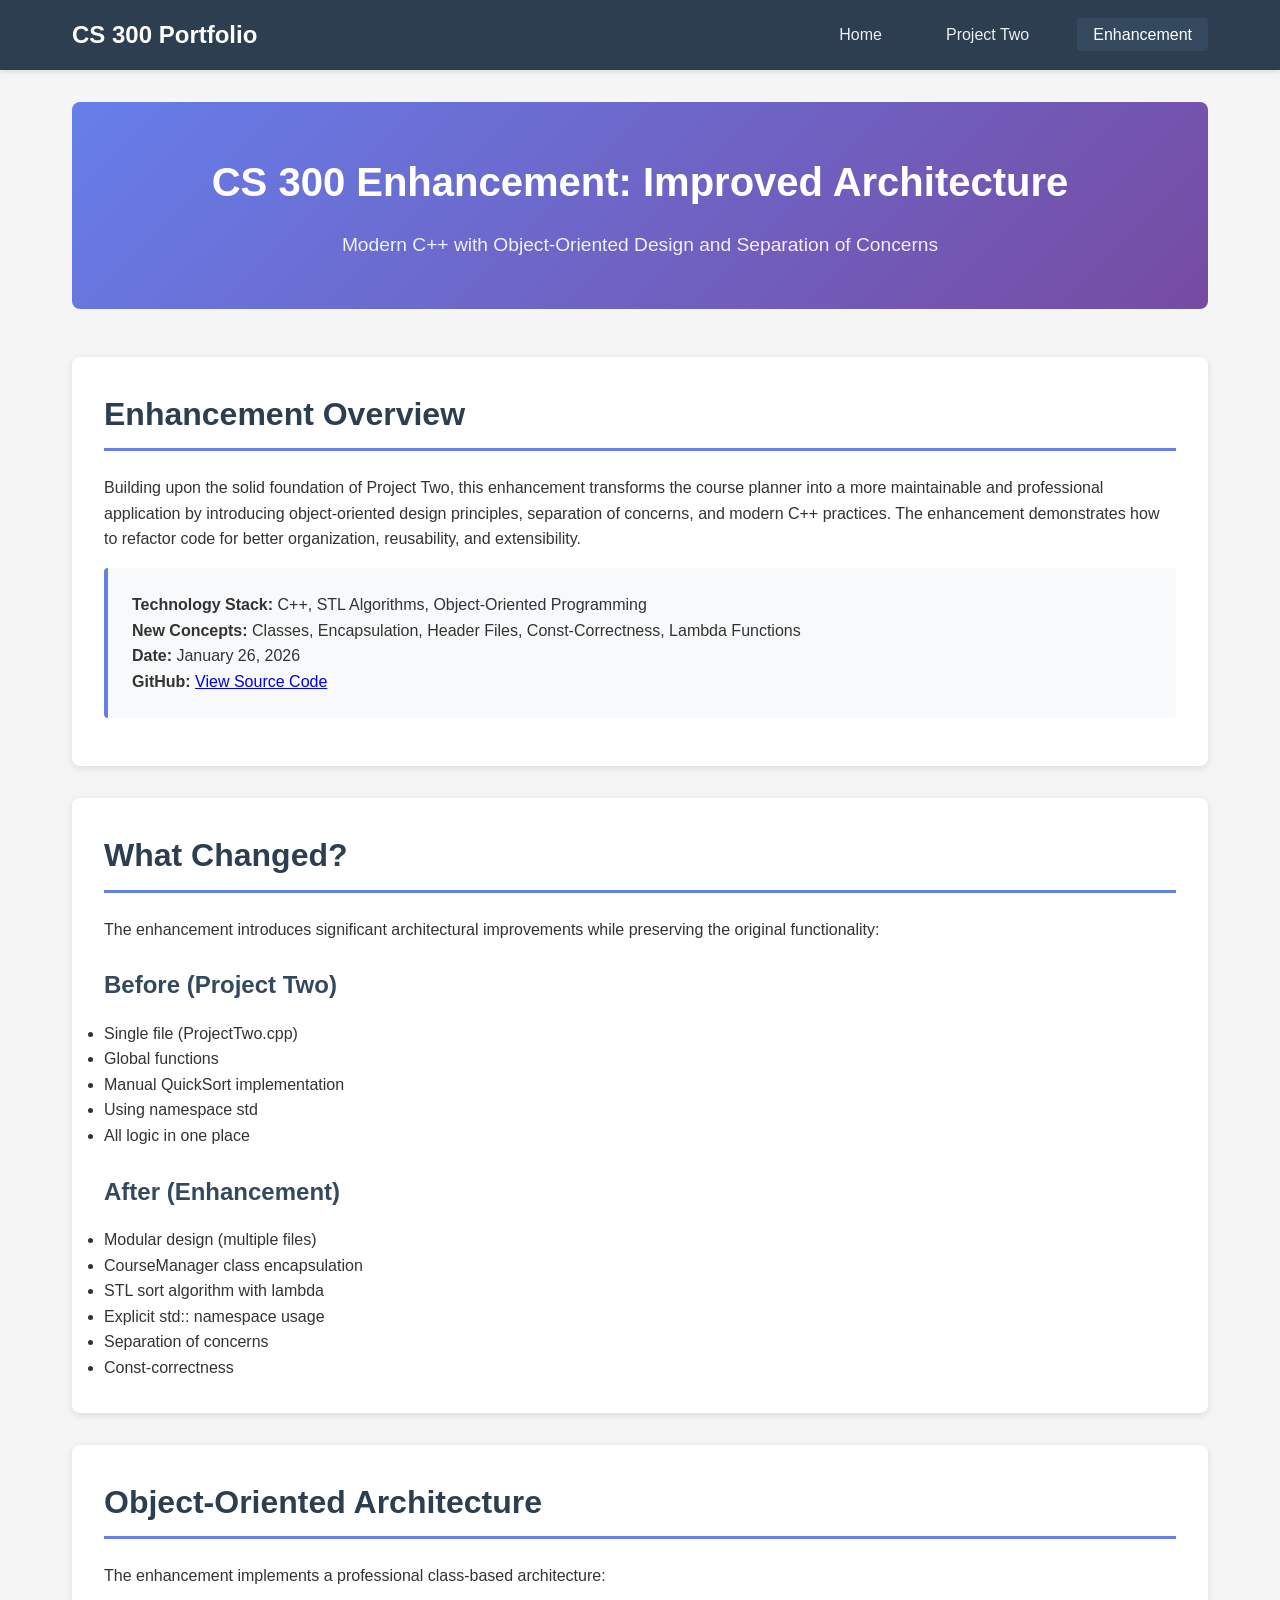
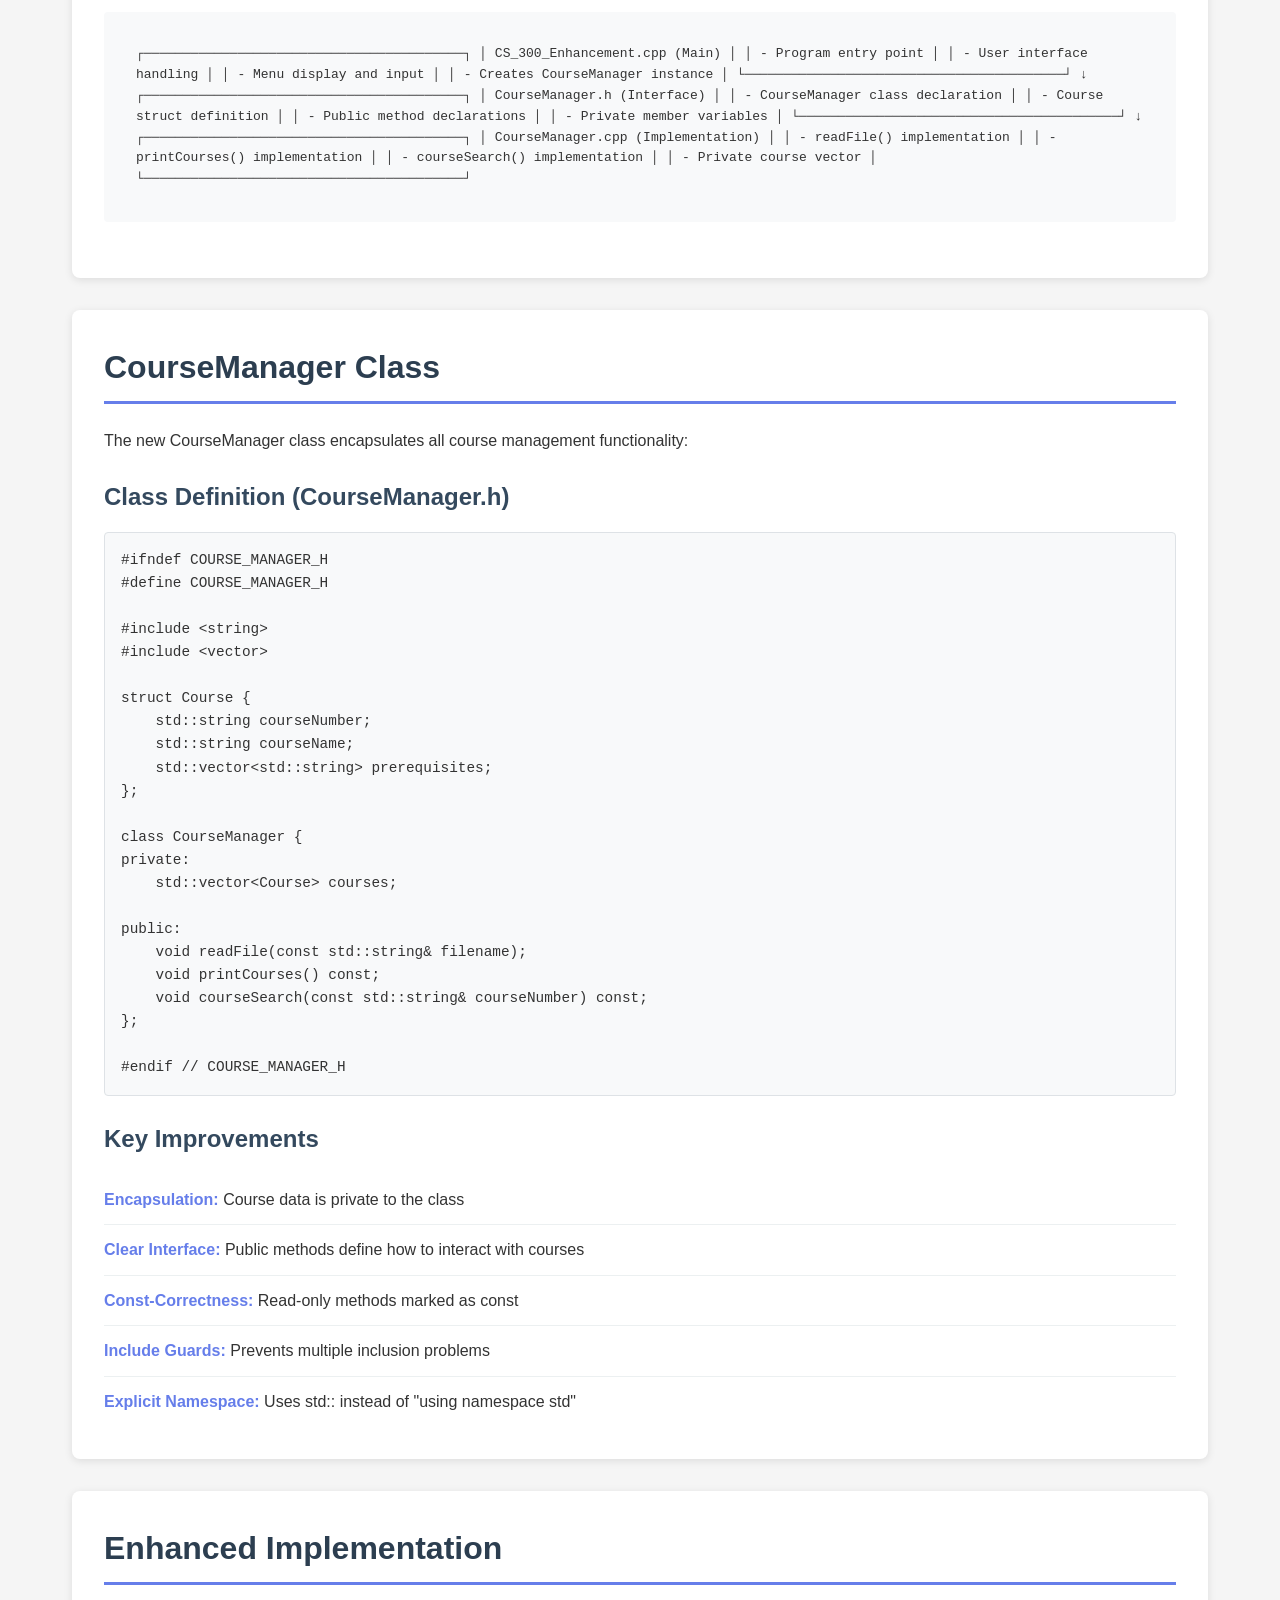
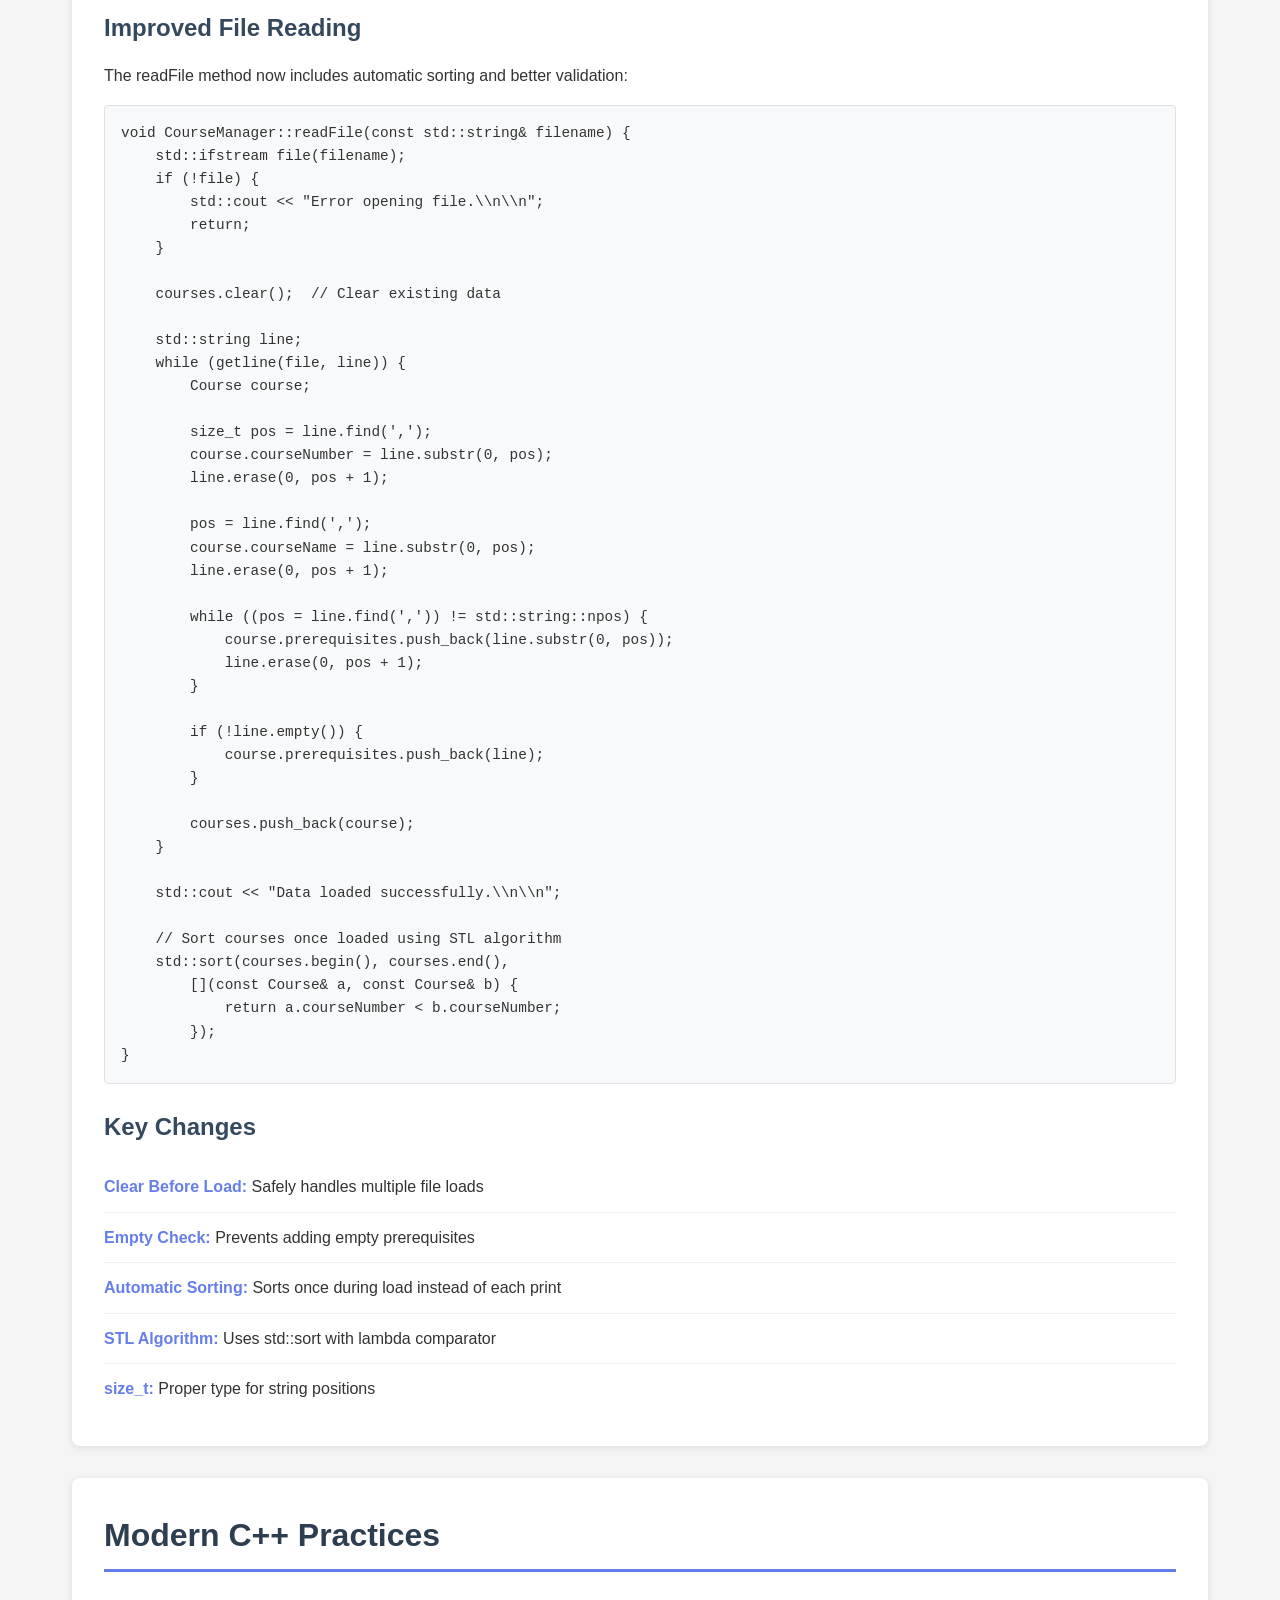
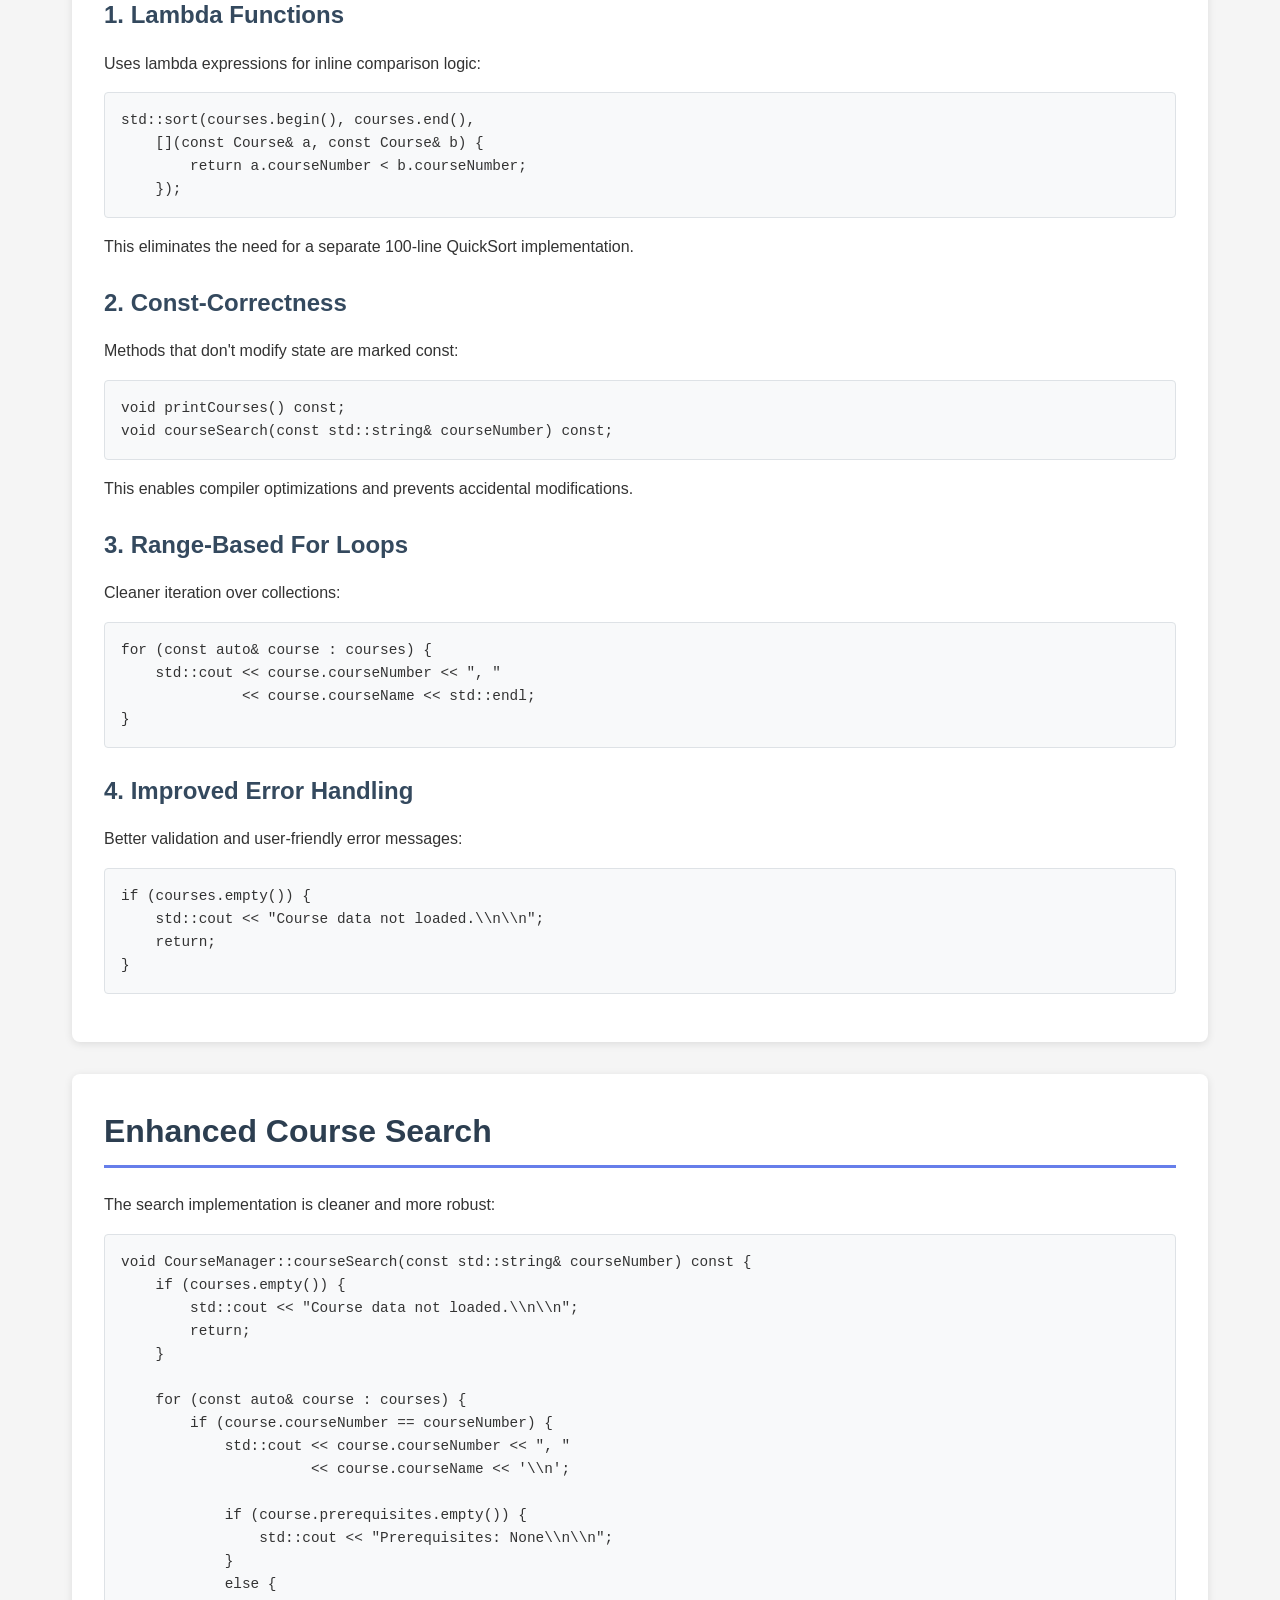
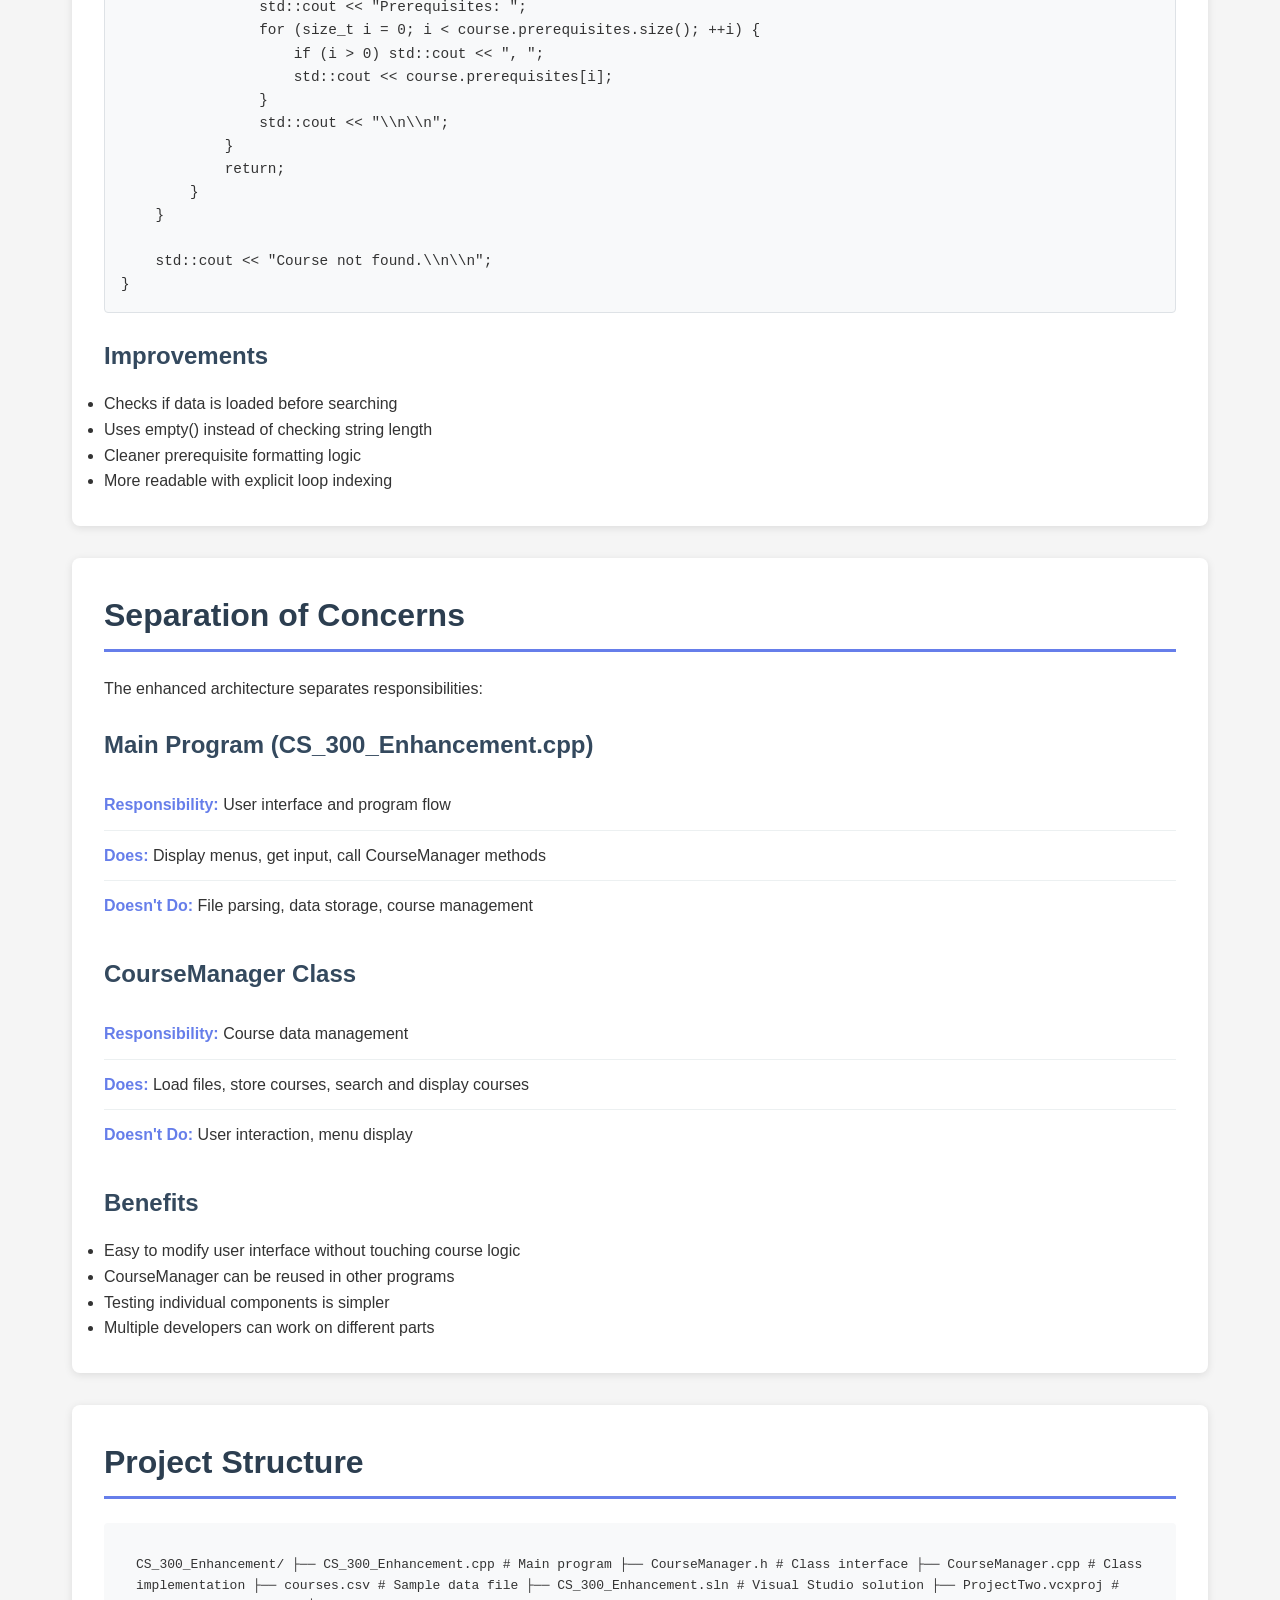
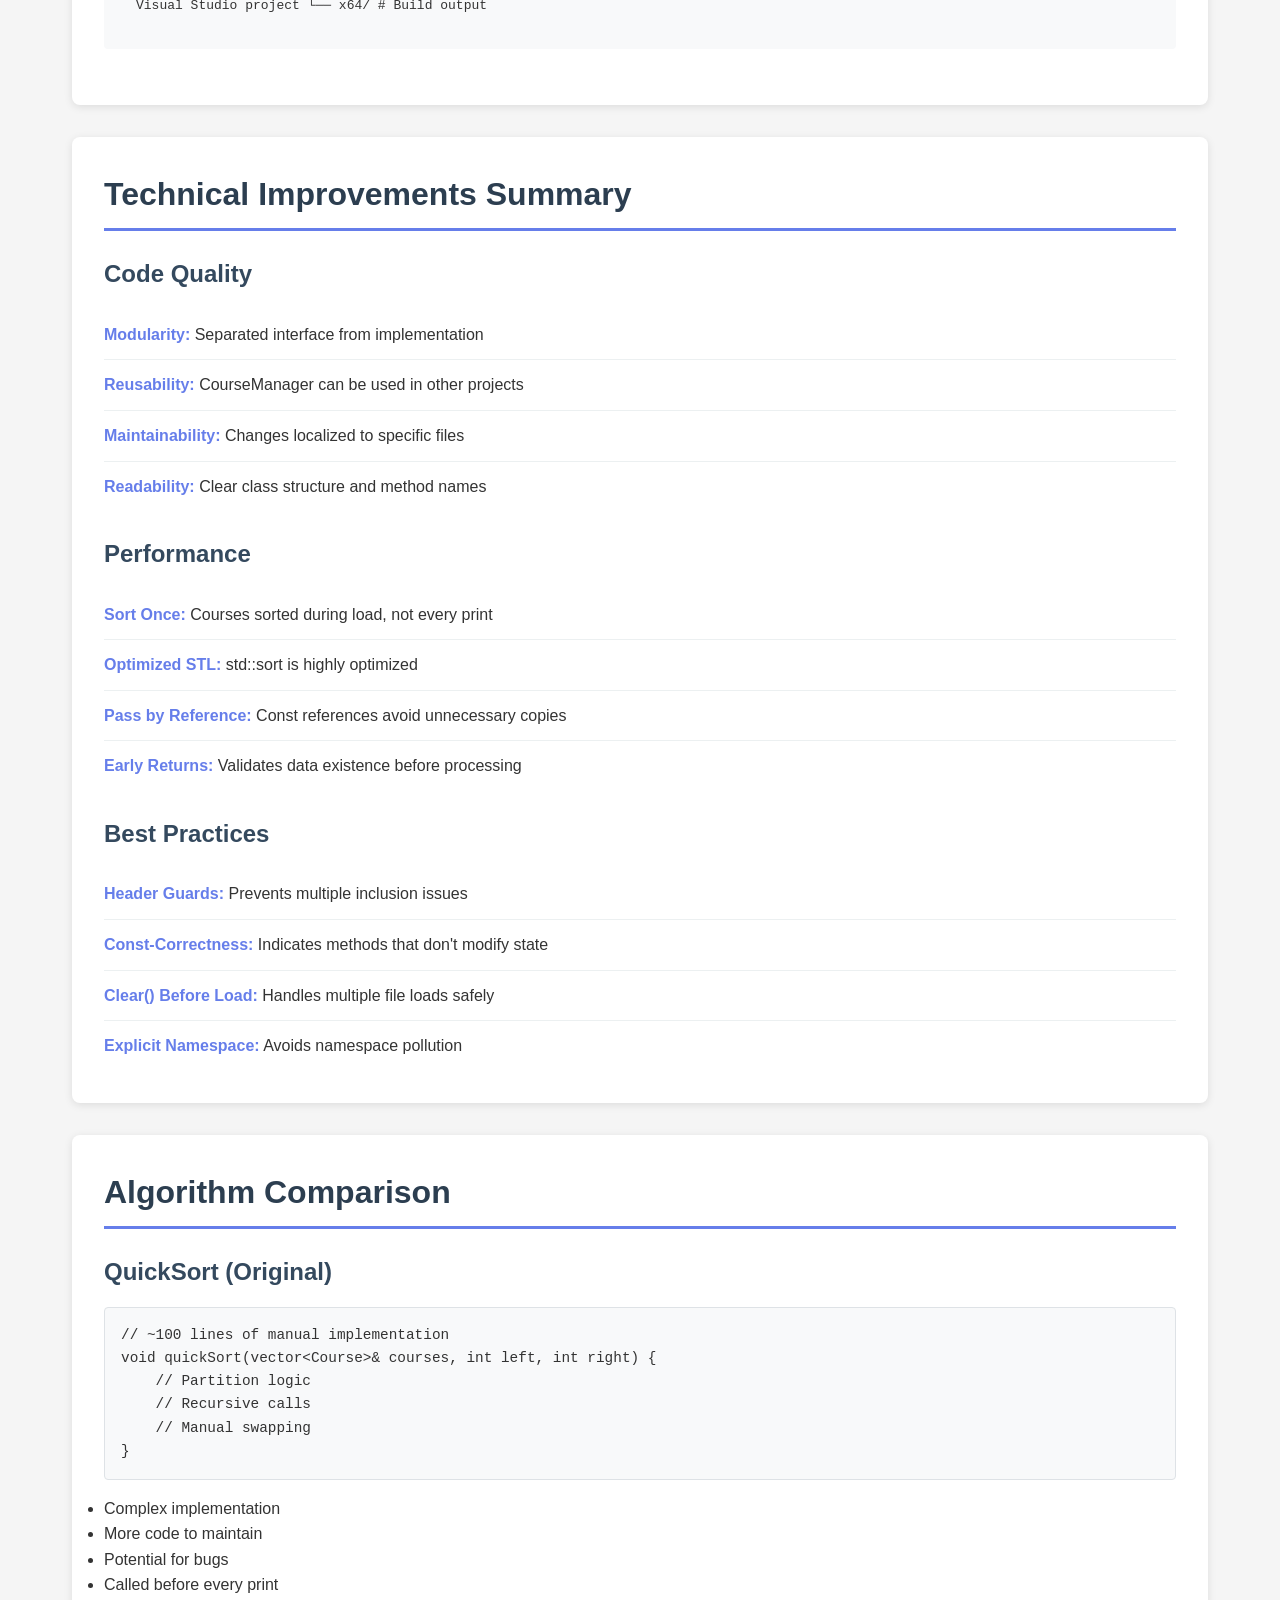
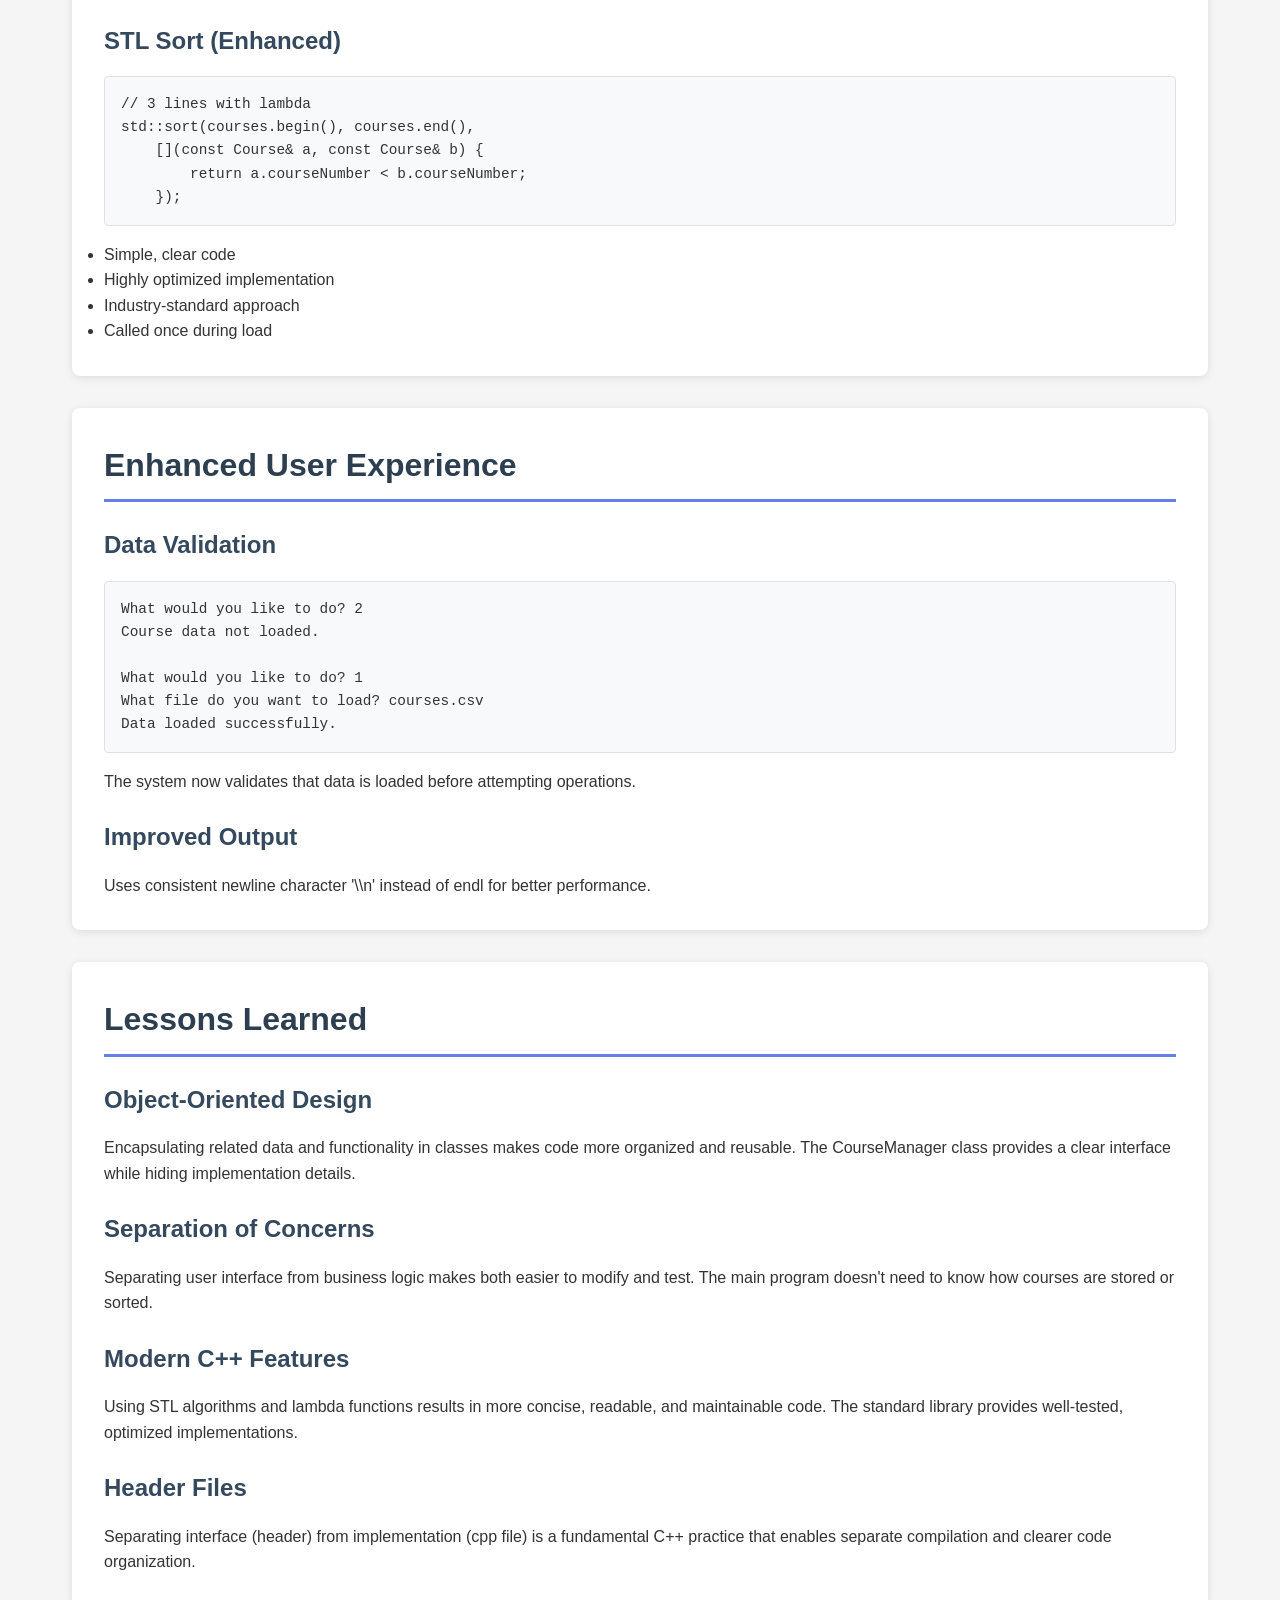
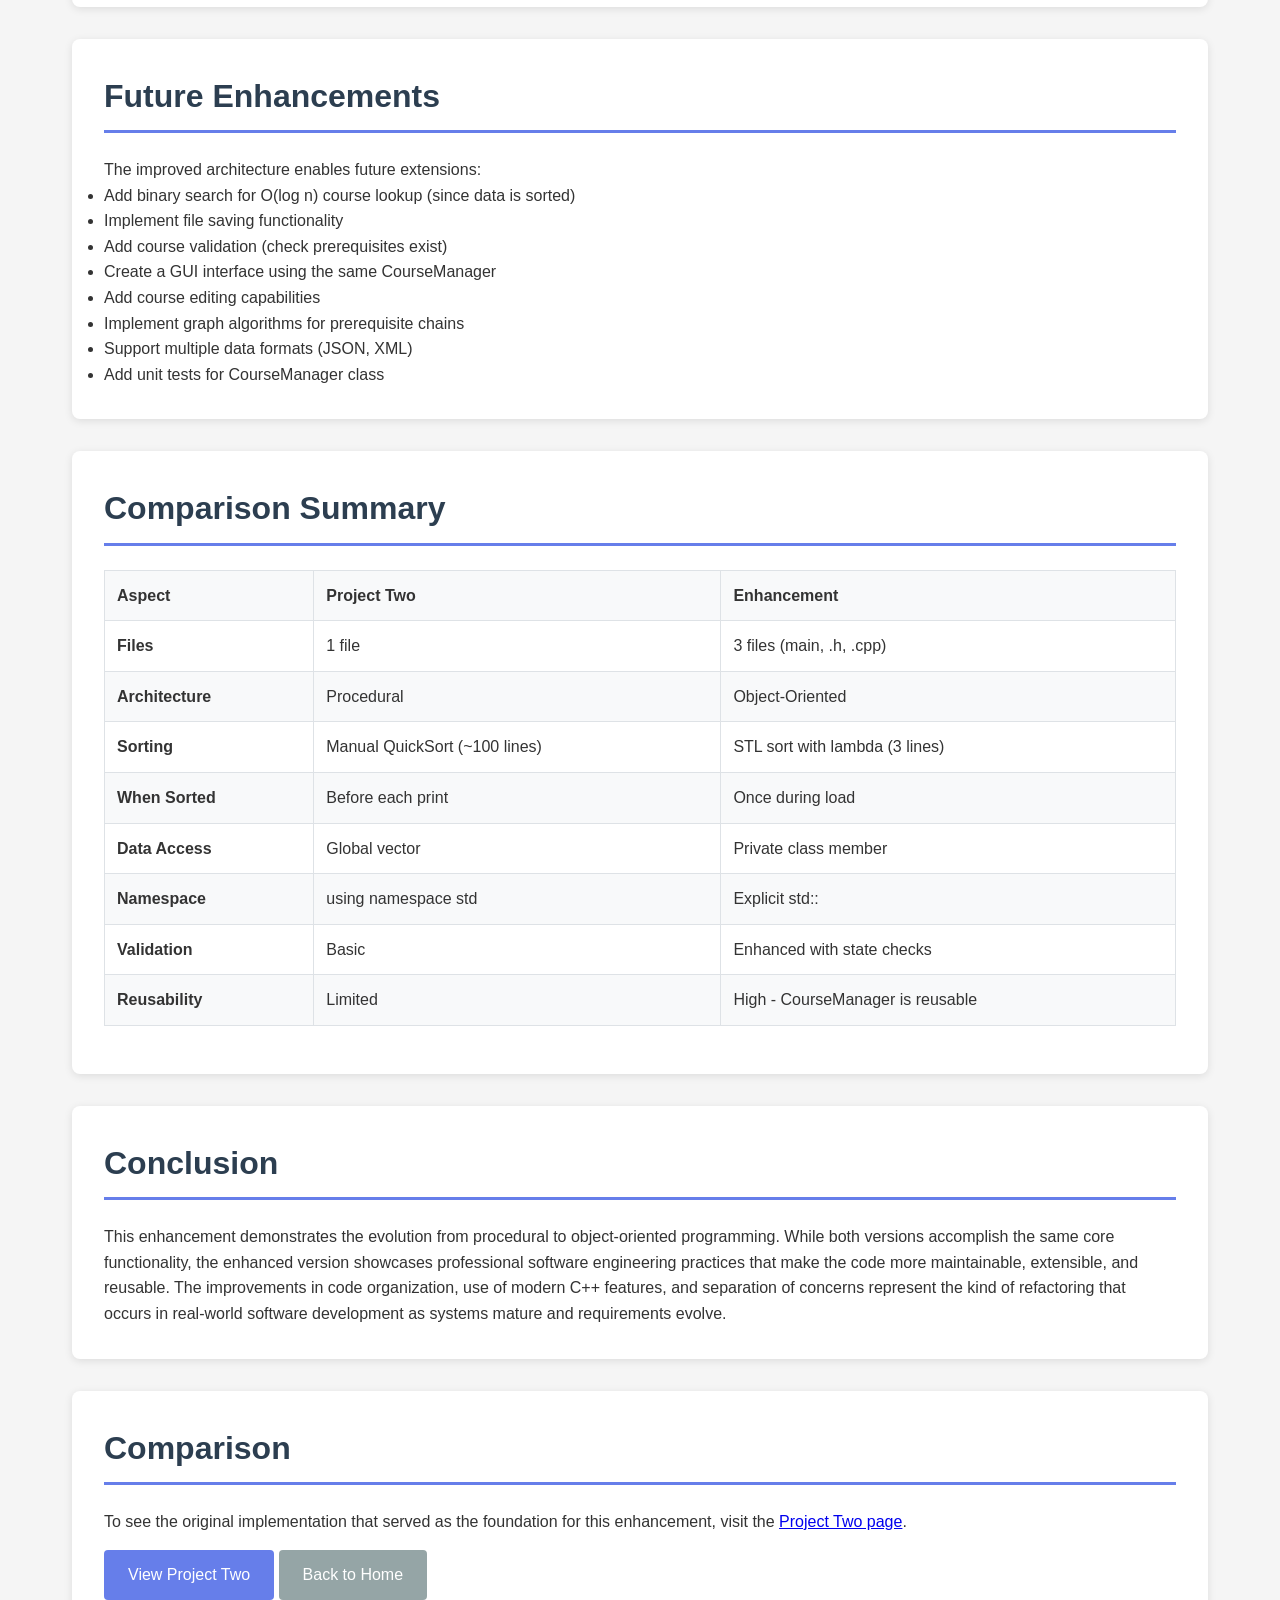
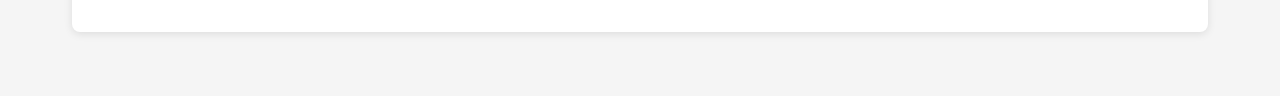
==== enhancement.html @ 59babec9 "Create GitHub Pages site comparing ProjectTwo.cpp and CS_300_Enhancement Co-authored-by: bzermeno <1" ====
<!DOCTYPE html>
<html lang="en">
<head>
    <meta charset="UTF-8">
    <meta name="viewport" content="width=device-width, initial-scale=1.0">
    <title>CS 300 Enhancement - Object-Oriented Design</title>
    <link rel="stylesheet" href="style.css">
</head>
<body>
    <nav class="navbar">
        <div class="nav-container">
            <h1 class="nav-title">CS 300 Portfolio</h1>
            <ul class="nav-menu">
                <li><a href="index.html">Home</a></li>
                <li><a href="project-two.html">Project Two</a></li>
                <li><a href="enhancement.html" class="active">Enhancement</a></li>
            </ul>
        </div>
    </nav>

    <main class="container">
        <header class="hero">
            <h1>CS 300 Enhancement: Improved Architecture</h1>
            <p class="subtitle">Modern C++ with Object-Oriented Design and Separation of Concerns</p>
        </header>

        <section>
            <h2>Enhancement Overview</h2>
            <p>Building upon the solid foundation of Project Two, this enhancement transforms the course planner into a more maintainable and professional application by introducing object-oriented design principles, separation of concerns, and modern C++ practices. The enhancement demonstrates how to refactor code for better organization, reusability, and extensibility.</p>
            
            <div class="details">
                <p><strong>Technology Stack:</strong> C++, STL Algorithms, Object-Oriented Programming</p>
                <p><strong>New Concepts:</strong> Classes, Encapsulation, Header Files, Const-Correctness, Lambda Functions</p>
                <p><strong>Date:</strong> January 26, 2026</p>
                <p><strong>GitHub:</strong> <a href="https://github.com/bzermeno/CS_300/tree/main/CS_300_Enhancement" target="_blank">View Source Code</a></p>
            </div>
        </section>

        <section>
            <h2>What Changed?</h2>
            <p>The enhancement introduces significant architectural improvements while preserving the original functionality:</p>

            <h3>Before (Project Two)</h3>
            <ul>
                <li>Single file (ProjectTwo.cpp)</li>
                <li>Global functions</li>
                <li>Manual QuickSort implementation</li>
                <li>Using namespace std</li>
                <li>All logic in one place</li>
            </ul>

            <h3>After (Enhancement)</h3>
            <ul>
                <li>Modular design (multiple files)</li>
                <li>CourseManager class encapsulation</li>
                <li>STL sort algorithm with lambda</li>
                <li>Explicit std:: namespace usage</li>
                <li>Separation of concerns</li>
                <li>Const-correctness</li>
            </ul>
        </section>

        <section>
            <h2>Object-Oriented Architecture</h2>
            <p>The enhancement implements a professional class-based architecture:</p>

            <div class="architecture-diagram">
┌─────────────────────────────────────────┐
│    CS_300_Enhancement.cpp (Main)        │
│  - Program entry point                  │
│  - User interface handling              │
│  - Menu display and input               │
│  - Creates CourseManager instance       │
└─────────────────────────────────────────┘
                    ↓
┌─────────────────────────────────────────┐
│    CourseManager.h (Interface)          │
│  - CourseManager class declaration      │
│  - Course struct definition             │
│  - Public method declarations           │
│  - Private member variables             │
└─────────────────────────────────────────┘
                    ↓
┌─────────────────────────────────────────┐
│    CourseManager.cpp (Implementation)   │
│  - readFile() implementation            │
│  - printCourses() implementation        │
│  - courseSearch() implementation        │
│  - Private course vector                │
└─────────────────────────────────────────┘
            </div>
        </section>

        <section>
            <h2>CourseManager Class</h2>
            <p>The new CourseManager class encapsulates all course management functionality:</p>

            <h3>Class Definition (CourseManager.h)</h3>
            <pre><code>#ifndef COURSE_MANAGER_H
#define COURSE_MANAGER_H

#include &lt;string&gt;
#include &lt;vector&gt;

struct Course {
    std::string courseNumber;
    std::string courseName;
    std::vector&lt;std::string&gt; prerequisites;
};

class CourseManager {
private:
    std::vector&lt;Course&gt; courses;

public:
    void readFile(const std::string& filename);
    void printCourses() const;
    void courseSearch(const std::string& courseNumber) const;
};

#endif // COURSE_MANAGER_H</code></pre>

            <h3>Key Improvements</h3>
            <ul class="feature-list">
                <li><strong>Encapsulation:</strong> Course data is private to the class</li>
                <li><strong>Clear Interface:</strong> Public methods define how to interact with courses</li>
                <li><strong>Const-Correctness:</strong> Read-only methods marked as const</li>
                <li><strong>Include Guards:</strong> Prevents multiple inclusion problems</li>
                <li><strong>Explicit Namespace:</strong> Uses std:: instead of "using namespace std"</li>
            </ul>
        </section>

        <section>
            <h2>Enhanced Implementation</h2>

            <h3>Improved File Reading</h3>
            <p>The readFile method now includes automatic sorting and better validation:</p>
            <pre><code>void CourseManager::readFile(const std::string& filename) {
    std::ifstream file(filename);
    if (!file) {
        std::cout &lt;&lt; "Error opening file.\\n\\n";
        return;
    }

    courses.clear();  // Clear existing data

    std::string line;
    while (getline(file, line)) {
        Course course;

        size_t pos = line.find(',');
        course.courseNumber = line.substr(0, pos);
        line.erase(0, pos + 1);

        pos = line.find(',');
        course.courseName = line.substr(0, pos);
        line.erase(0, pos + 1);

        while ((pos = line.find(',')) != std::string::npos) {
            course.prerequisites.push_back(line.substr(0, pos));
            line.erase(0, pos + 1);
        }

        if (!line.empty()) {
            course.prerequisites.push_back(line);
        }

        courses.push_back(course);
    }

    std::cout &lt;&lt; "Data loaded successfully.\\n\\n";

    // Sort courses once loaded using STL algorithm
    std::sort(courses.begin(), courses.end(),
        [](const Course& a, const Course& b) {
            return a.courseNumber &lt; b.courseNumber;
        });
}</code></pre>

            <h3>Key Changes</h3>
            <ul class="feature-list">
                <li><strong>Clear Before Load:</strong> Safely handles multiple file loads</li>
                <li><strong>Empty Check:</strong> Prevents adding empty prerequisites</li>
                <li><strong>Automatic Sorting:</strong> Sorts once during load instead of each print</li>
                <li><strong>STL Algorithm:</strong> Uses std::sort with lambda comparator</li>
                <li><strong>size_t:</strong> Proper type for string positions</li>
            </ul>
        </section>

        <section>
            <h2>Modern C++ Practices</h2>

            <h3>1. Lambda Functions</h3>
            <p>Uses lambda expressions for inline comparison logic:</p>
            <pre><code>std::sort(courses.begin(), courses.end(),
    [](const Course& a, const Course& b) {
        return a.courseNumber &lt; b.courseNumber;
    });</code></pre>
            <p>This eliminates the need for a separate 100-line QuickSort implementation.</p>

            <h3>2. Const-Correctness</h3>
            <p>Methods that don't modify state are marked const:</p>
            <pre><code>void printCourses() const;
void courseSearch(const std::string& courseNumber) const;</code></pre>
            <p>This enables compiler optimizations and prevents accidental modifications.</p>

            <h3>3. Range-Based For Loops</h3>
            <p>Cleaner iteration over collections:</p>
            <pre><code>for (const auto& course : courses) {
    std::cout &lt;&lt; course.courseNumber &lt;&lt; ", "
              &lt;&lt; course.courseName &lt;&lt; std::endl;
}</code></pre>

            <h3>4. Improved Error Handling</h3>
            <p>Better validation and user-friendly error messages:</p>
            <pre><code>if (courses.empty()) {
    std::cout &lt;&lt; "Course data not loaded.\\n\\n";
    return;
}</code></pre>
        </section>

        <section>
            <h2>Enhanced Course Search</h2>
            <p>The search implementation is cleaner and more robust:</p>
            <pre><code>void CourseManager::courseSearch(const std::string& courseNumber) const {
    if (courses.empty()) {
        std::cout &lt;&lt; "Course data not loaded.\\n\\n";
        return;
    }

    for (const auto& course : courses) {
        if (course.courseNumber == courseNumber) {
            std::cout &lt;&lt; course.courseNumber &lt;&lt; ", "
                      &lt;&lt; course.courseName &lt;&lt; '\\n';

            if (course.prerequisites.empty()) {
                std::cout &lt;&lt; "Prerequisites: None\\n\\n";
            }
            else {
                std::cout &lt;&lt; "Prerequisites: ";
                for (size_t i = 0; i &lt; course.prerequisites.size(); ++i) {
                    if (i &gt; 0) std::cout &lt;&lt; ", ";
                    std::cout &lt;&lt; course.prerequisites[i];
                }
                std::cout &lt;&lt; "\\n\\n";
            }
            return;
        }
    }

    std::cout &lt;&lt; "Course not found.\\n\\n";
}</code></pre>

            <h3>Improvements</h3>
            <ul>
                <li>Checks if data is loaded before searching</li>
                <li>Uses empty() instead of checking string length</li>
                <li>Cleaner prerequisite formatting logic</li>
                <li>More readable with explicit loop indexing</li>
            </ul>
        </section>

        <section>
            <h2>Separation of Concerns</h2>
            <p>The enhanced architecture separates responsibilities:</p>

            <h3>Main Program (CS_300_Enhancement.cpp)</h3>
            <ul class="feature-list">
                <li><strong>Responsibility:</strong> User interface and program flow</li>
                <li><strong>Does:</strong> Display menus, get input, call CourseManager methods</li>
                <li><strong>Doesn't Do:</strong> File parsing, data storage, course management</li>
            </ul>

            <h3>CourseManager Class</h3>
            <ul class="feature-list">
                <li><strong>Responsibility:</strong> Course data management</li>
                <li><strong>Does:</strong> Load files, store courses, search and display courses</li>
                <li><strong>Doesn't Do:</strong> User interaction, menu display</li>
            </ul>

            <h3>Benefits</h3>
            <ul>
                <li>Easy to modify user interface without touching course logic</li>
                <li>CourseManager can be reused in other programs</li>
                <li>Testing individual components is simpler</li>
                <li>Multiple developers can work on different parts</li>
            </ul>
        </section>

        <section>
            <h2>Project Structure</h2>
            <div class="architecture-diagram">
CS_300_Enhancement/
├── CS_300_Enhancement.cpp    # Main program
├── CourseManager.h           # Class interface
├── CourseManager.cpp         # Class implementation
├── courses.csv              # Sample data file
├── CS_300_Enhancement.sln   # Visual Studio solution
├── ProjectTwo.vcxproj       # Visual Studio project
└── x64/                     # Build output
            </div>
        </section>

        <section>
            <h2>Technical Improvements Summary</h2>

            <h3>Code Quality</h3>
            <ul class="feature-list">
                <li><strong>Modularity:</strong> Separated interface from implementation</li>
                <li><strong>Reusability:</strong> CourseManager can be used in other projects</li>
                <li><strong>Maintainability:</strong> Changes localized to specific files</li>
                <li><strong>Readability:</strong> Clear class structure and method names</li>
            </ul>

            <h3>Performance</h3>
            <ul class="feature-list">
                <li><strong>Sort Once:</strong> Courses sorted during load, not every print</li>
                <li><strong>Optimized STL:</strong> std::sort is highly optimized</li>
                <li><strong>Pass by Reference:</strong> Const references avoid unnecessary copies</li>
                <li><strong>Early Returns:</strong> Validates data existence before processing</li>
            </ul>

            <h3>Best Practices</h3>
            <ul class="feature-list">
                <li><strong>Header Guards:</strong> Prevents multiple inclusion issues</li>
                <li><strong>Const-Correctness:</strong> Indicates methods that don't modify state</li>
                <li><strong>Clear() Before Load:</strong> Handles multiple file loads safely</li>
                <li><strong>Explicit Namespace:</strong> Avoids namespace pollution</li>
            </ul>
        </section>

        <section>
            <h2>Algorithm Comparison</h2>

            <h3>QuickSort (Original)</h3>
            <pre><code>// ~100 lines of manual implementation
void quickSort(vector&lt;Course&gt;& courses, int left, int right) {
    // Partition logic
    // Recursive calls
    // Manual swapping
}</code></pre>
            <ul>
                <li>Complex implementation</li>
                <li>More code to maintain</li>
                <li>Potential for bugs</li>
                <li>Called before every print</li>
            </ul>

            <h3>STL Sort (Enhanced)</h3>
            <pre><code>// 3 lines with lambda
std::sort(courses.begin(), courses.end(),
    [](const Course& a, const Course& b) {
        return a.courseNumber &lt; b.courseNumber;
    });</code></pre>
            <ul>
                <li>Simple, clear code</li>
                <li>Highly optimized implementation</li>
                <li>Industry-standard approach</li>
                <li>Called once during load</li>
            </ul>
        </section>

        <section>
            <h2>Enhanced User Experience</h2>
            
            <h3>Data Validation</h3>
            <pre><code>What would you like to do? 2
Course data not loaded.

What would you like to do? 1
What file do you want to load? courses.csv
Data loaded successfully.</code></pre>
            <p>The system now validates that data is loaded before attempting operations.</p>

            <h3>Improved Output</h3>
            <p>Uses consistent newline character '\\n' instead of endl for better performance.</p>
        </section>

        <section>
            <h2>Lessons Learned</h2>

            <h3>Object-Oriented Design</h3>
            <p>Encapsulating related data and functionality in classes makes code more organized and reusable. The CourseManager class provides a clear interface while hiding implementation details.</p>

            <h3>Separation of Concerns</h3>
            <p>Separating user interface from business logic makes both easier to modify and test. The main program doesn't need to know how courses are stored or sorted.</p>

            <h3>Modern C++ Features</h3>
            <p>Using STL algorithms and lambda functions results in more concise, readable, and maintainable code. The standard library provides well-tested, optimized implementations.</p>

            <h3>Header Files</h3>
            <p>Separating interface (header) from implementation (cpp file) is a fundamental C++ practice that enables separate compilation and clearer code organization.</p>
        </section>

        <section>
            <h2>Future Enhancements</h2>
            <p>The improved architecture enables future extensions:</p>
            <ul>
                <li>Add binary search for O(log n) course lookup (since data is sorted)</li>
                <li>Implement file saving functionality</li>
                <li>Add course validation (check prerequisites exist)</li>
                <li>Create a GUI interface using the same CourseManager</li>
                <li>Add course editing capabilities</li>
                <li>Implement graph algorithms for prerequisite chains</li>
                <li>Support multiple data formats (JSON, XML)</li>
                <li>Add unit tests for CourseManager class</li>
            </ul>
        </section>

        <section>
            <h2>Comparison Summary</h2>
            
            <table style="width: 100%; border-collapse: collapse; margin: 1rem 0;">
                <tr style="background-color: #f8f9fa;">
                    <th style="padding: 0.75rem; border: 1px solid #dee2e6; text-align: left;">Aspect</th>
                    <th style="padding: 0.75rem; border: 1px solid #dee2e6; text-align: left;">Project Two</th>
                    <th style="padding: 0.75rem; border: 1px solid #dee2e6; text-align: left;">Enhancement</th>
                </tr>
                <tr>
                    <td style="padding: 0.75rem; border: 1px solid #dee2e6;"><strong>Files</strong></td>
                    <td style="padding: 0.75rem; border: 1px solid #dee2e6;">1 file</td>
                    <td style="padding: 0.75rem; border: 1px solid #dee2e6;">3 files (main, .h, .cpp)</td>
                </tr>
                <tr style="background-color: #f8f9fa;">
                    <td style="padding: 0.75rem; border: 1px solid #dee2e6;"><strong>Architecture</strong></td>
                    <td style="padding: 0.75rem; border: 1px solid #dee2e6;">Procedural</td>
                    <td style="padding: 0.75rem; border: 1px solid #dee2e6;">Object-Oriented</td>
                </tr>
                <tr>
                    <td style="padding: 0.75rem; border: 1px solid #dee2e6;"><strong>Sorting</strong></td>
                    <td style="padding: 0.75rem; border: 1px solid #dee2e6;">Manual QuickSort (~100 lines)</td>
                    <td style="padding: 0.75rem; border: 1px solid #dee2e6;">STL sort with lambda (3 lines)</td>
                </tr>
                <tr style="background-color: #f8f9fa;">
                    <td style="padding: 0.75rem; border: 1px solid #dee2e6;"><strong>When Sorted</strong></td>
                    <td style="padding: 0.75rem; border: 1px solid #dee2e6;">Before each print</td>
                    <td style="padding: 0.75rem; border: 1px solid #dee2e6;">Once during load</td>
                </tr>
                <tr>
                    <td style="padding: 0.75rem; border: 1px solid #dee2e6;"><strong>Data Access</strong></td>
                    <td style="padding: 0.75rem; border: 1px solid #dee2e6;">Global vector</td>
                    <td style="padding: 0.75rem; border: 1px solid #dee2e6;">Private class member</td>
                </tr>
                <tr style="background-color: #f8f9fa;">
                    <td style="padding: 0.75rem; border: 1px solid #dee2e6;"><strong>Namespace</strong></td>
                    <td style="padding: 0.75rem; border: 1px solid #dee2e6;">using namespace std</td>
                    <td style="padding: 0.75rem; border: 1px solid #dee2e6;">Explicit std::</td>
                </tr>
                <tr>
                    <td style="padding: 0.75rem; border: 1px solid #dee2e6;"><strong>Validation</strong></td>
                    <td style="padding: 0.75rem; border: 1px solid #dee2e6;">Basic</td>
                    <td style="padding: 0.75rem; border: 1px solid #dee2e6;">Enhanced with state checks</td>
                </tr>
                <tr style="background-color: #f8f9fa;">
                    <td style="padding: 0.75rem; border: 1px solid #dee2e6;"><strong>Reusability</strong></td>
                    <td style="padding: 0.75rem; border: 1px solid #dee2e6;">Limited</td>
                    <td style="padding: 0.75rem; border: 1px solid #dee2e6;">High - CourseManager is reusable</td>
                </tr>
            </table>
        </section>

        <section>
            <h2>Conclusion</h2>
            <p>This enhancement demonstrates the evolution from procedural to object-oriented programming. While both versions accomplish the same core functionality, the enhanced version showcases professional software engineering practices that make the code more maintainable, extensible, and reusable. The improvements in code organization, use of modern C++ features, and separation of concerns represent the kind of refactoring that occurs in real-world software development as systems mature and requirements evolve.</p>
        </section>

        <section>
            <h2>Comparison</h2>
            <p>To see the original implementation that served as the foundation for this enhancement, visit the <a href="project-two.html">Project Two page</a>.</p>
            <a href="project-two.html" class="btn">View Project Two</a>
            <a href="index.html" class="btn btn-secondary">Back to Home</a>
        </section>
    </main>

</body>
</html>
---- style.css ----
/* Reset and Base Styles */
* {
    margin: 0;
    padding: 0;
    box-sizing: border-box;
}

body {
    font-family: -apple-system, BlinkMacSystemFont, 'Segoe UI', Roboto, 'Helvetica Neue', Arial, sans-serif;
    line-height: 1.6;
    color: #333;
    background-color: #f5f5f5;
}

/* Navigation */
.navbar {
    background-color: #2c3e50;
    padding: 1rem 0;
    box-shadow: 0 2px 4px rgba(0,0,0,0.1);
    position: sticky;
    top: 0;
    z-index: 100;
}

.nav-container {
    max-width: 1200px;
    margin: 0 auto;
    padding: 0 2rem;
    display: flex;
    justify-content: space-between;
    align-items: center;
}

.nav-title {
    color: #fff;
    font-size: 1.5rem;
    font-weight: 600;
}

.nav-menu {
    list-style: none;
    display: flex;
    gap: 2rem;
}

.nav-menu a {
    color: #ecf0f1;
    text-decoration: none;
    font-weight: 500;
    transition: color 0.3s ease;
    padding: 0.5rem 1rem;
    border-radius: 4px;
}

.nav-menu a:hover,
.nav-menu a.active {
    color: #fff;
    background-color: #34495e;
}

/* Container */
.container {
    max-width: 1200px;
    margin: 0 auto;
    padding: 2rem;
}

/* Hero Section */
.hero {
    text-align: center;
    padding: 3rem 0;
    background: linear-gradient(135deg, #667eea 0%, #764ba2 100%);
    color: white;
    border-radius: 8px;
    margin-bottom: 3rem;
}

.hero h1 {
    font-size: 2.5rem;
    margin-bottom: 1rem;
}

.subtitle {
    font-size: 1.2rem;
    opacity: 0.9;
}

/* Sections */
section {
    background-color: white;
    padding: 2rem;
    margin-bottom: 2rem;
    border-radius: 8px;
    box-shadow: 0 2px 8px rgba(0,0,0,0.1);
}

section h2 {
    color: #2c3e50;
    margin-bottom: 1.5rem;
    font-size: 2rem;
    border-bottom: 3px solid #667eea;
    padding-bottom: 0.5rem;
}

section h3 {
    color: #34495e;
    margin-bottom: 1rem;
    margin-top: 1.5rem;
    font-size: 1.5rem;
}

/* Project Cards Grid */
.projects-grid {
    display: grid;
    grid-template-columns: repeat(auto-fit, minmax(300px, 1fr));
    gap: 2rem;
    padding: 2rem;
}

.project-card {
    background-color: white;
    padding: 2rem;
    border-radius: 8px;
    box-shadow: 0 4px 12px rgba(0,0,0,0.1);
    transition: transform 0.3s ease, box-shadow 0.3s ease;
}

.project-card:hover {
    transform: translateY(-5px);
    box-shadow: 0 6px 20px rgba(0,0,0,0.15);
}

.project-card h3 {
    color: #667eea;
    margin-top: 0;
}

.project-card ul {
    margin: 1rem 0 1.5rem 1.5rem;
}

.project-card li {
    margin-bottom: 0.5rem;
}

/* Buttons */
.btn {
    display: inline-block;
    padding: 0.75rem 1.5rem;
    background-color: #667eea;
    color: white;
    text-decoration: none;
    border-radius: 4px;
    transition: background-color 0.3s ease;
    font-weight: 500;
    margin-top: 1rem;
}

.btn:hover {
    background-color: #5568d3;
}

.btn-secondary {
    background-color: #95a5a6;
}

.btn-secondary:hover {
    background-color: #7f8c8d;
}

/* Code Blocks */
pre {
    background-color: #f8f9fa;
    border: 1px solid #dee2e6;
    border-radius: 4px;
    padding: 1rem;
    overflow-x: auto;
    margin: 1rem 0;
}

code {
    font-family: 'Courier New', Courier, monospace;
    font-size: 0.9rem;
    color: #e83e8c;
}

pre code {
    color: #333;
}

/* Feature Lists */
.feature-list {
    list-style: none;
    padding: 0;
}

.feature-list li {
    padding: 0.75rem 0;
    border-bottom: 1px solid #ecf0f1;
}

.feature-list li:last-child {
    border-bottom: none;
}

.feature-list strong {
    color: #667eea;
}

/* Reflection Section */
.reflection-section {
    margin-bottom: 2rem;
}

.reflection-section:last-child {
    margin-bottom: 0;
}

.reflection-section p {
    margin-bottom: 1rem;
    text-align: justify;
}

/* Details Section */
.details {
    background-color: #f8f9fa;
    padding: 1.5rem;
    border-left: 4px solid #667eea;
    margin: 1rem 0;
    border-radius: 4px;
}

/* Architecture Diagram */
.architecture-diagram {
    background-color: #f8f9fa;
    padding: 2rem;
    border-radius: 4px;
    margin: 1.5rem 0;
    font-family: monospace;
    overflow-x: auto;
}

/* Intro Section */
.intro {
    background-color: white;
}

.intro h2 {
    color: #2c3e50;
}

.intro p {
    font-size: 1.1rem;
    line-height: 1.8;
}

/* Footer */
footer {
    text-align: center;
    padding: 2rem;
    background-color: #2c3e50;
    color: #ecf0f1;
    margin-top: 3rem;
}

/* Responsive Design */
@media (max-width: 768px) {
    .nav-container {
        flex-direction: column;
        gap: 1rem;
    }
    
    .nav-menu {
        flex-direction: column;
        gap: 0.5rem;
        text-align: center;
    }
    
    .hero h1 {
        font-size: 2rem;
    }
    
    .projects-grid {
        grid-template-columns: 1fr;
    }
    
    .container {
        padding: 1rem;
    }
}
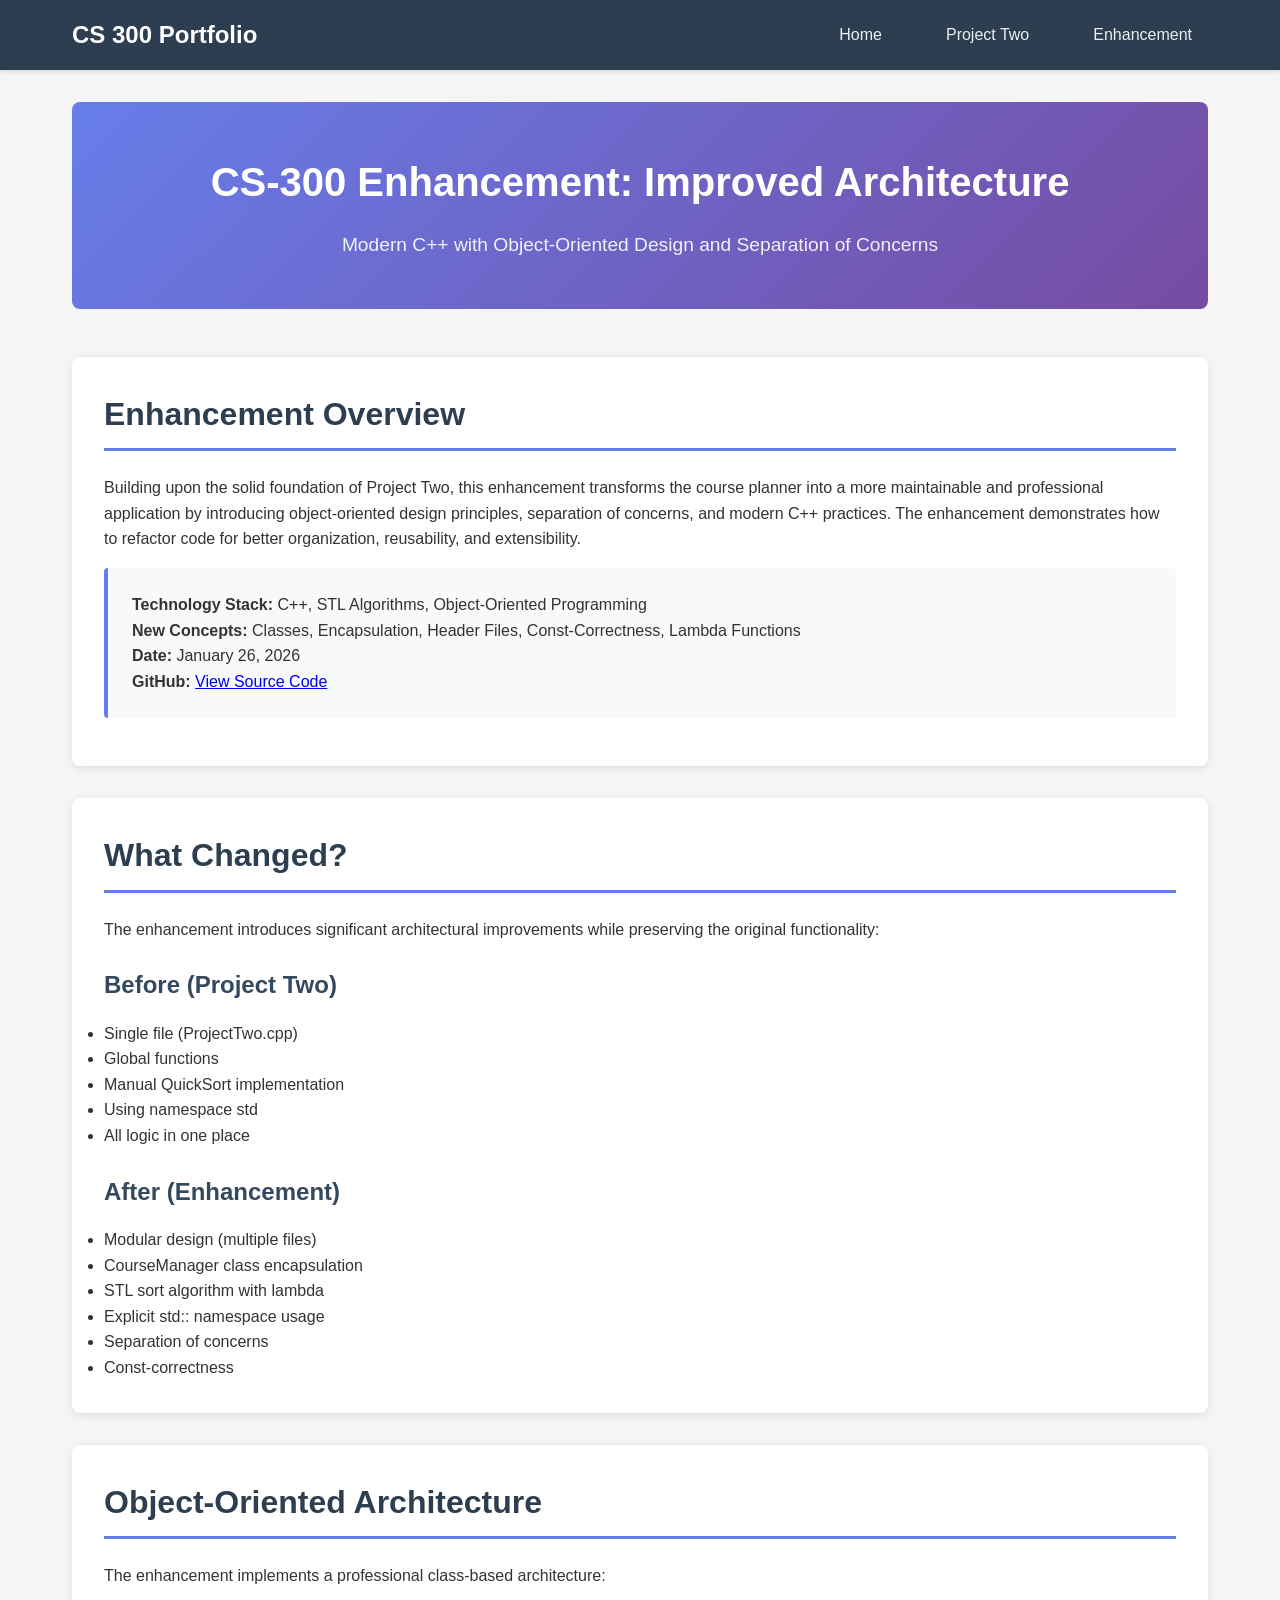
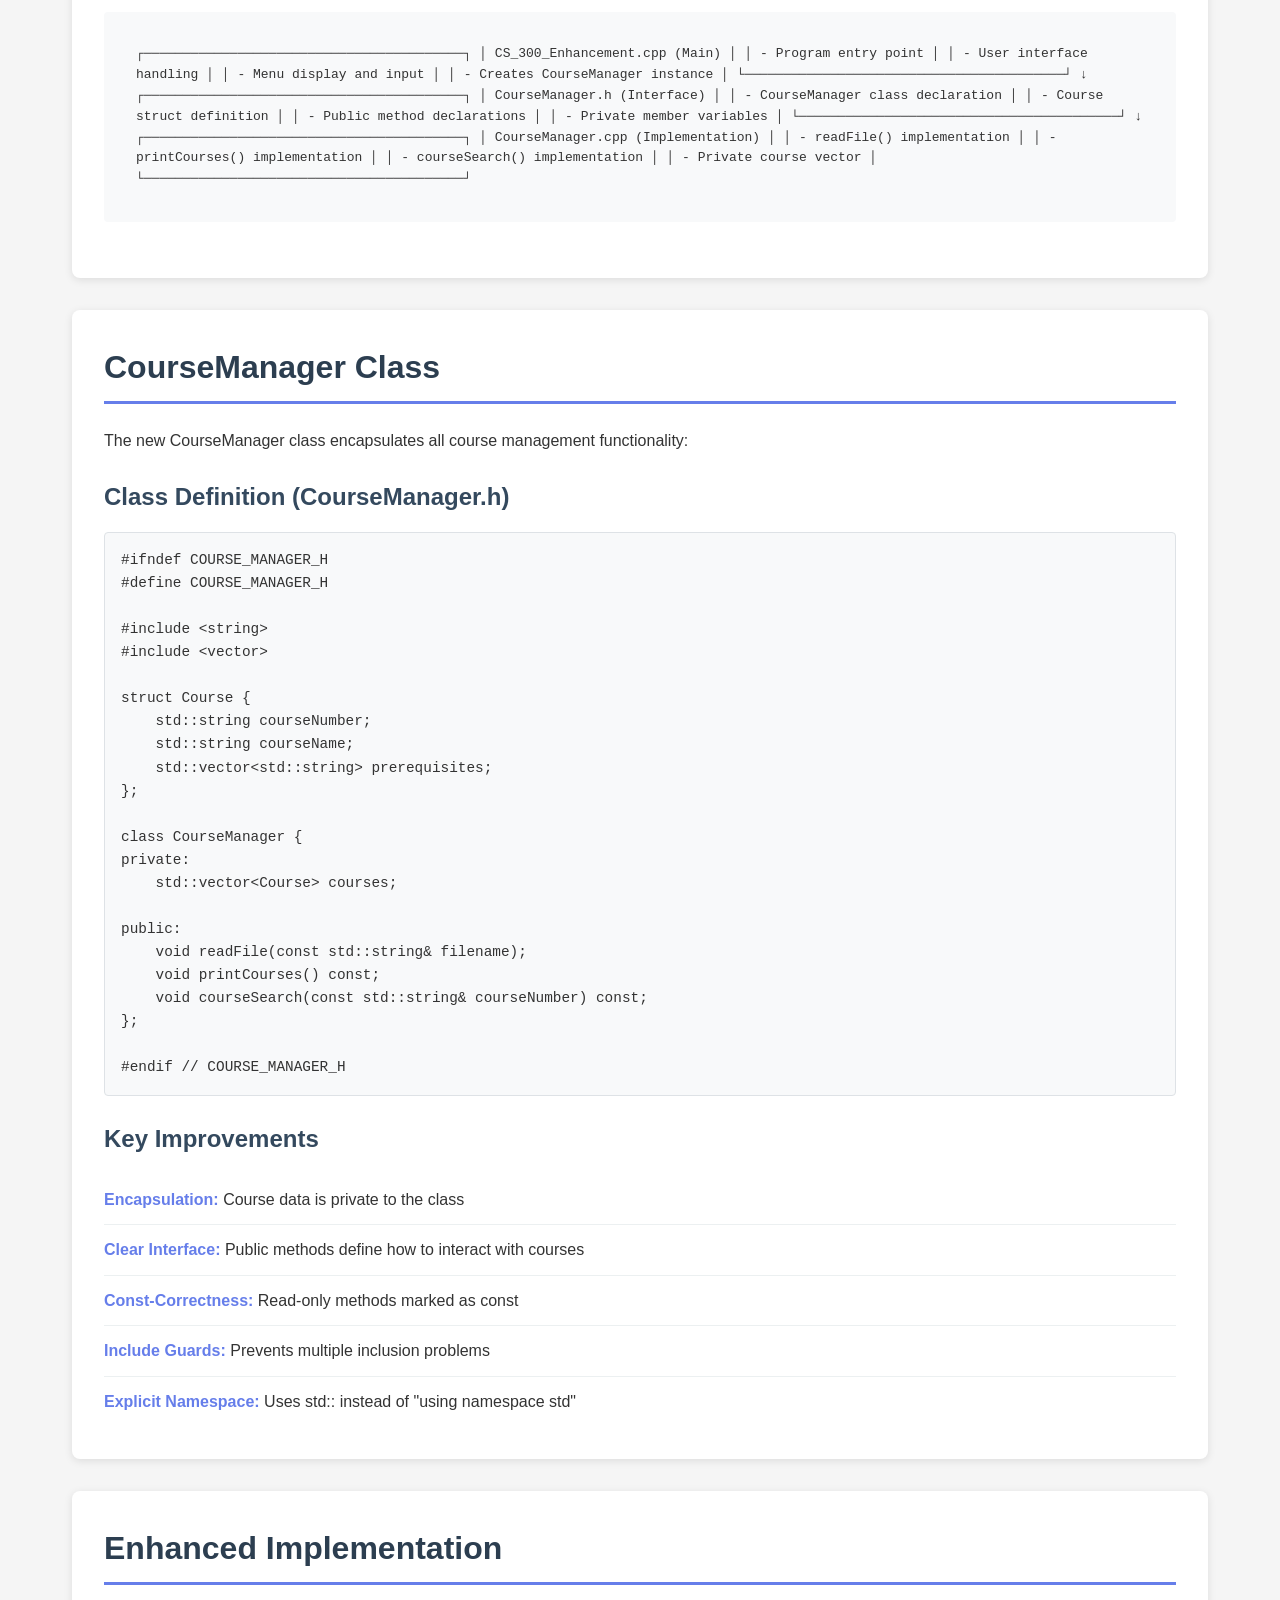
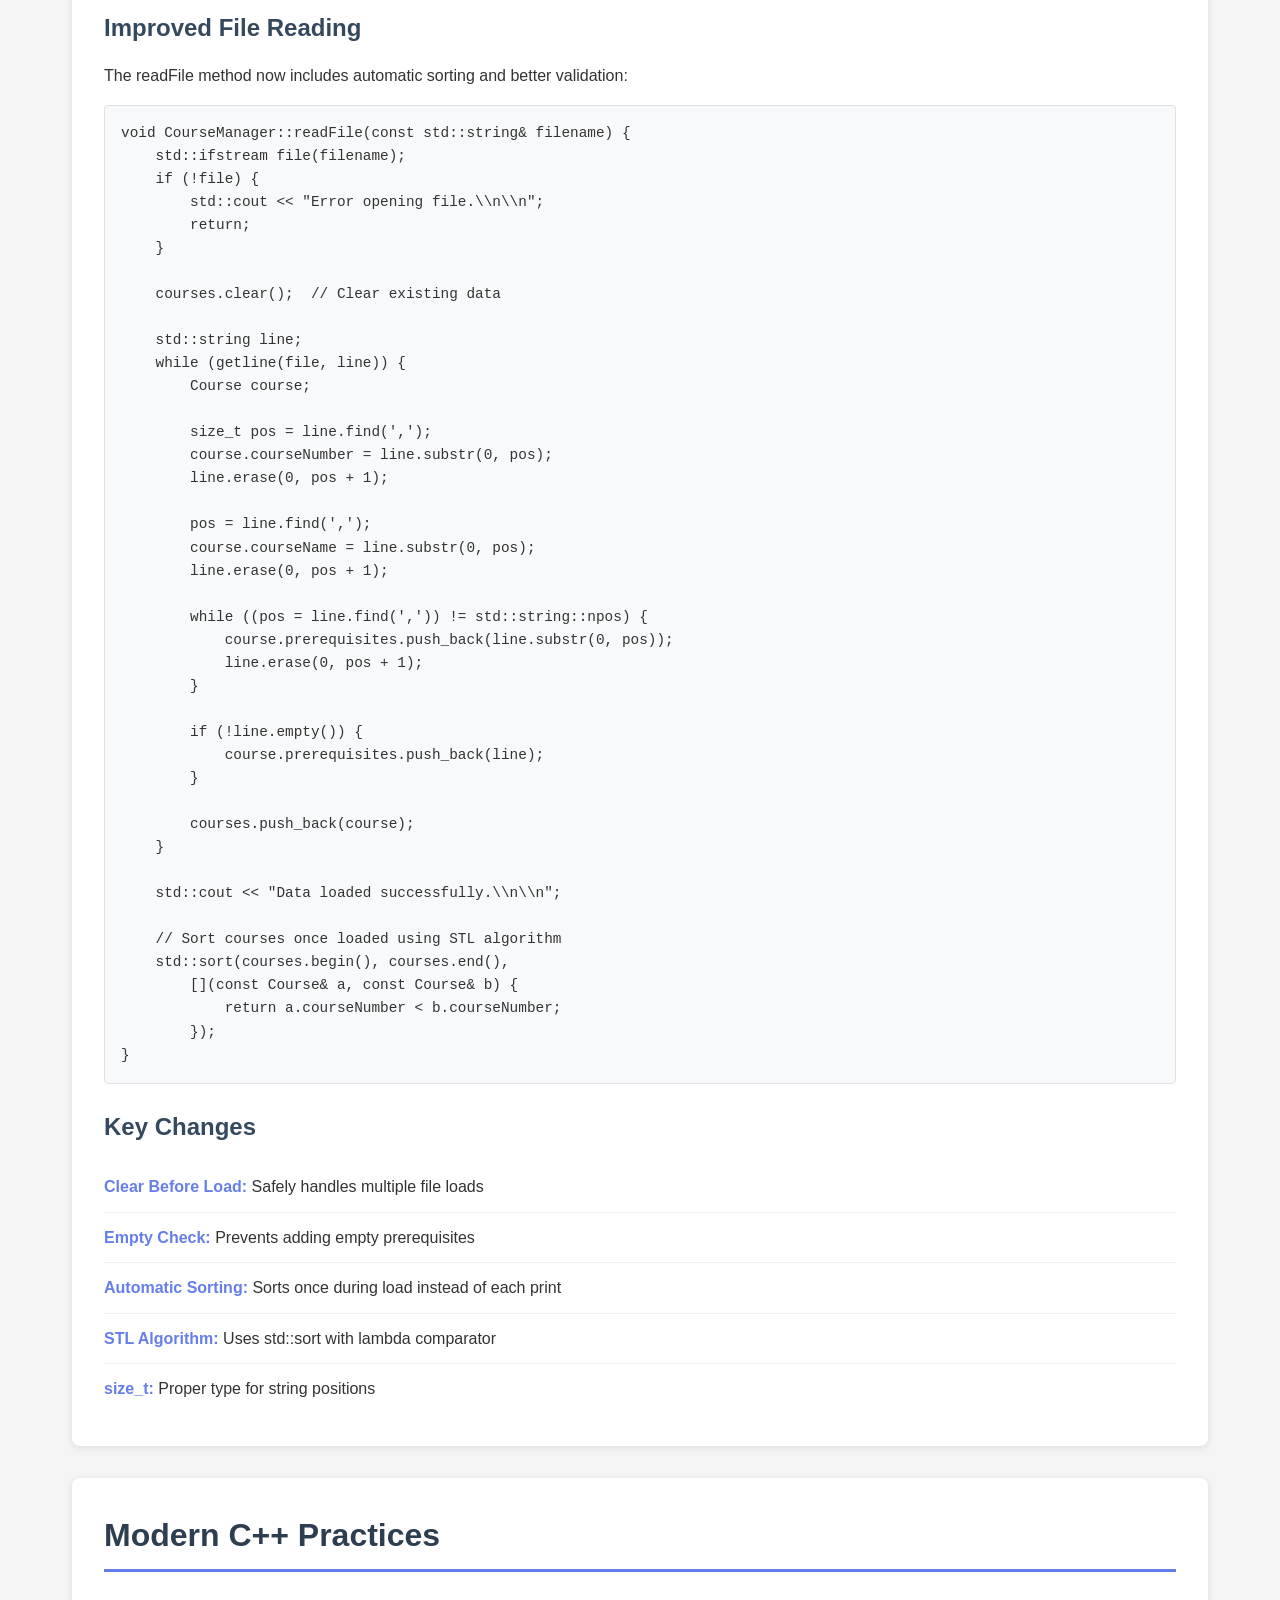
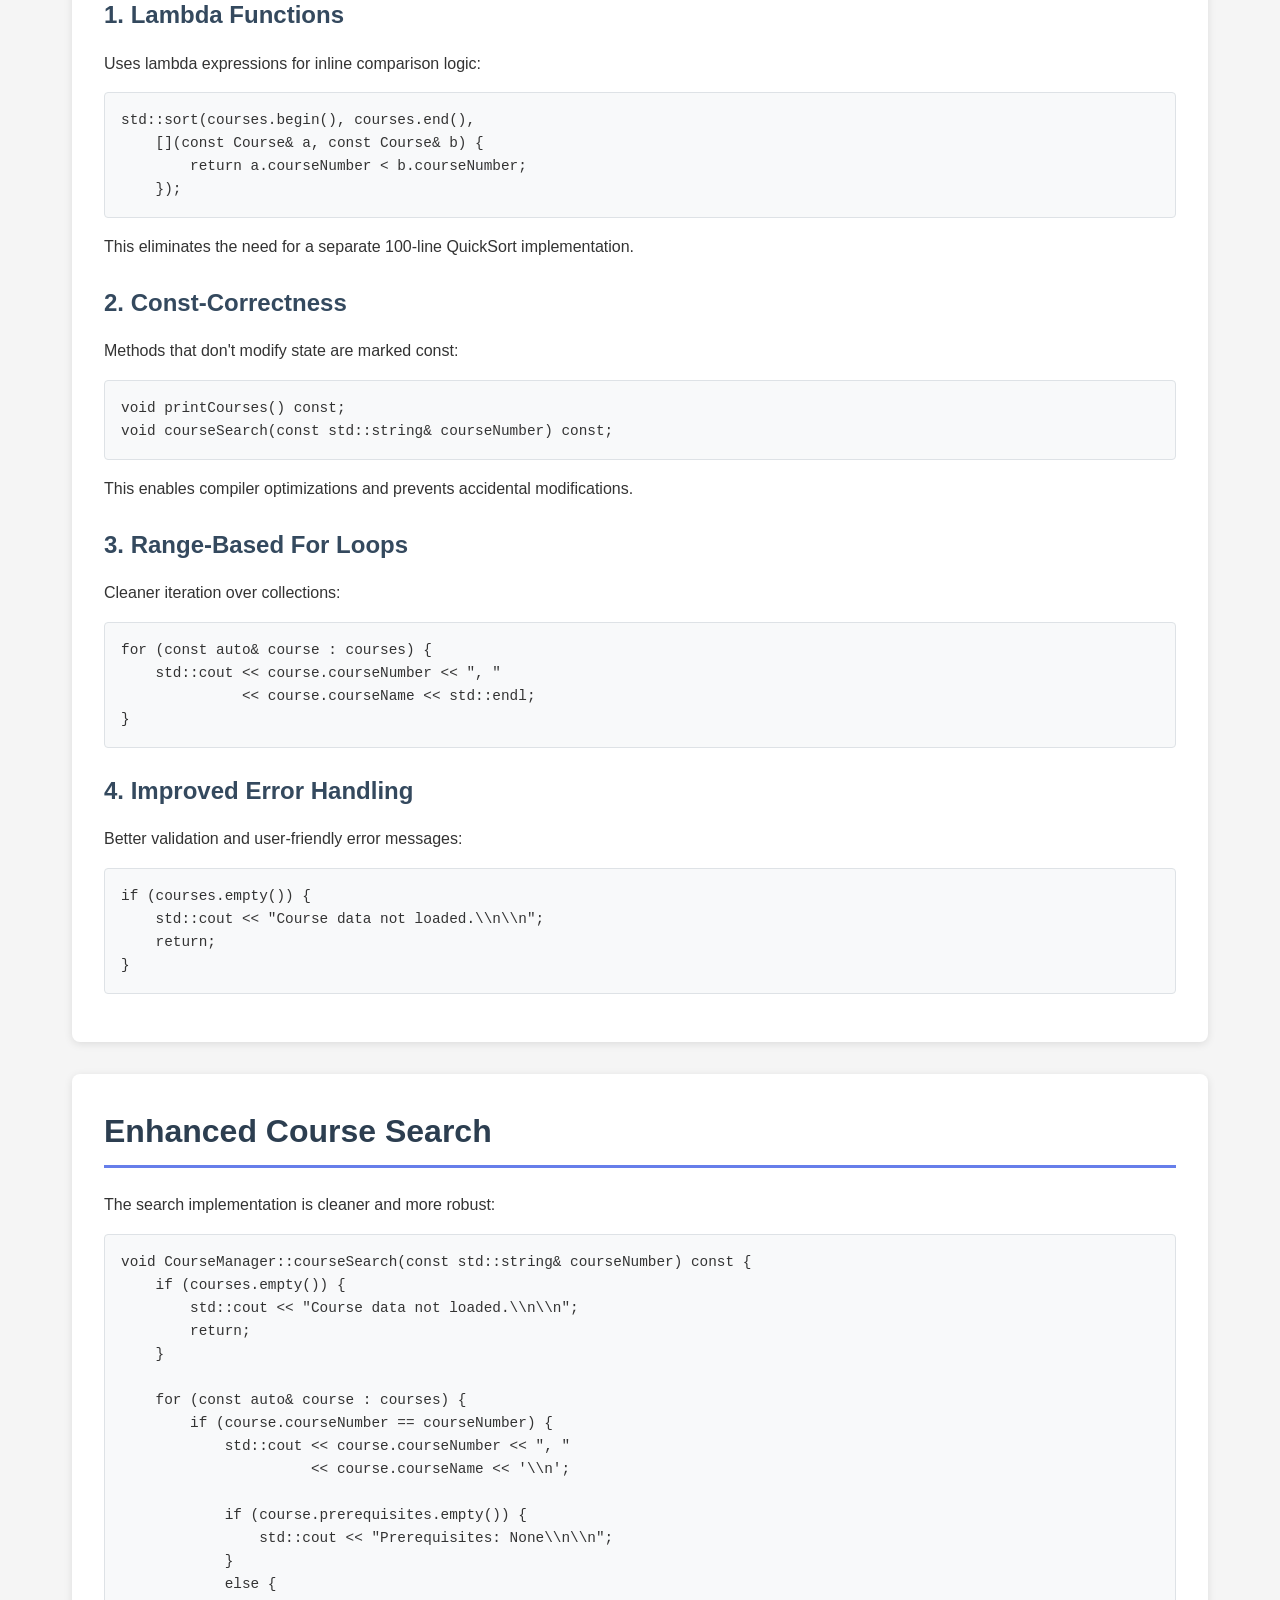
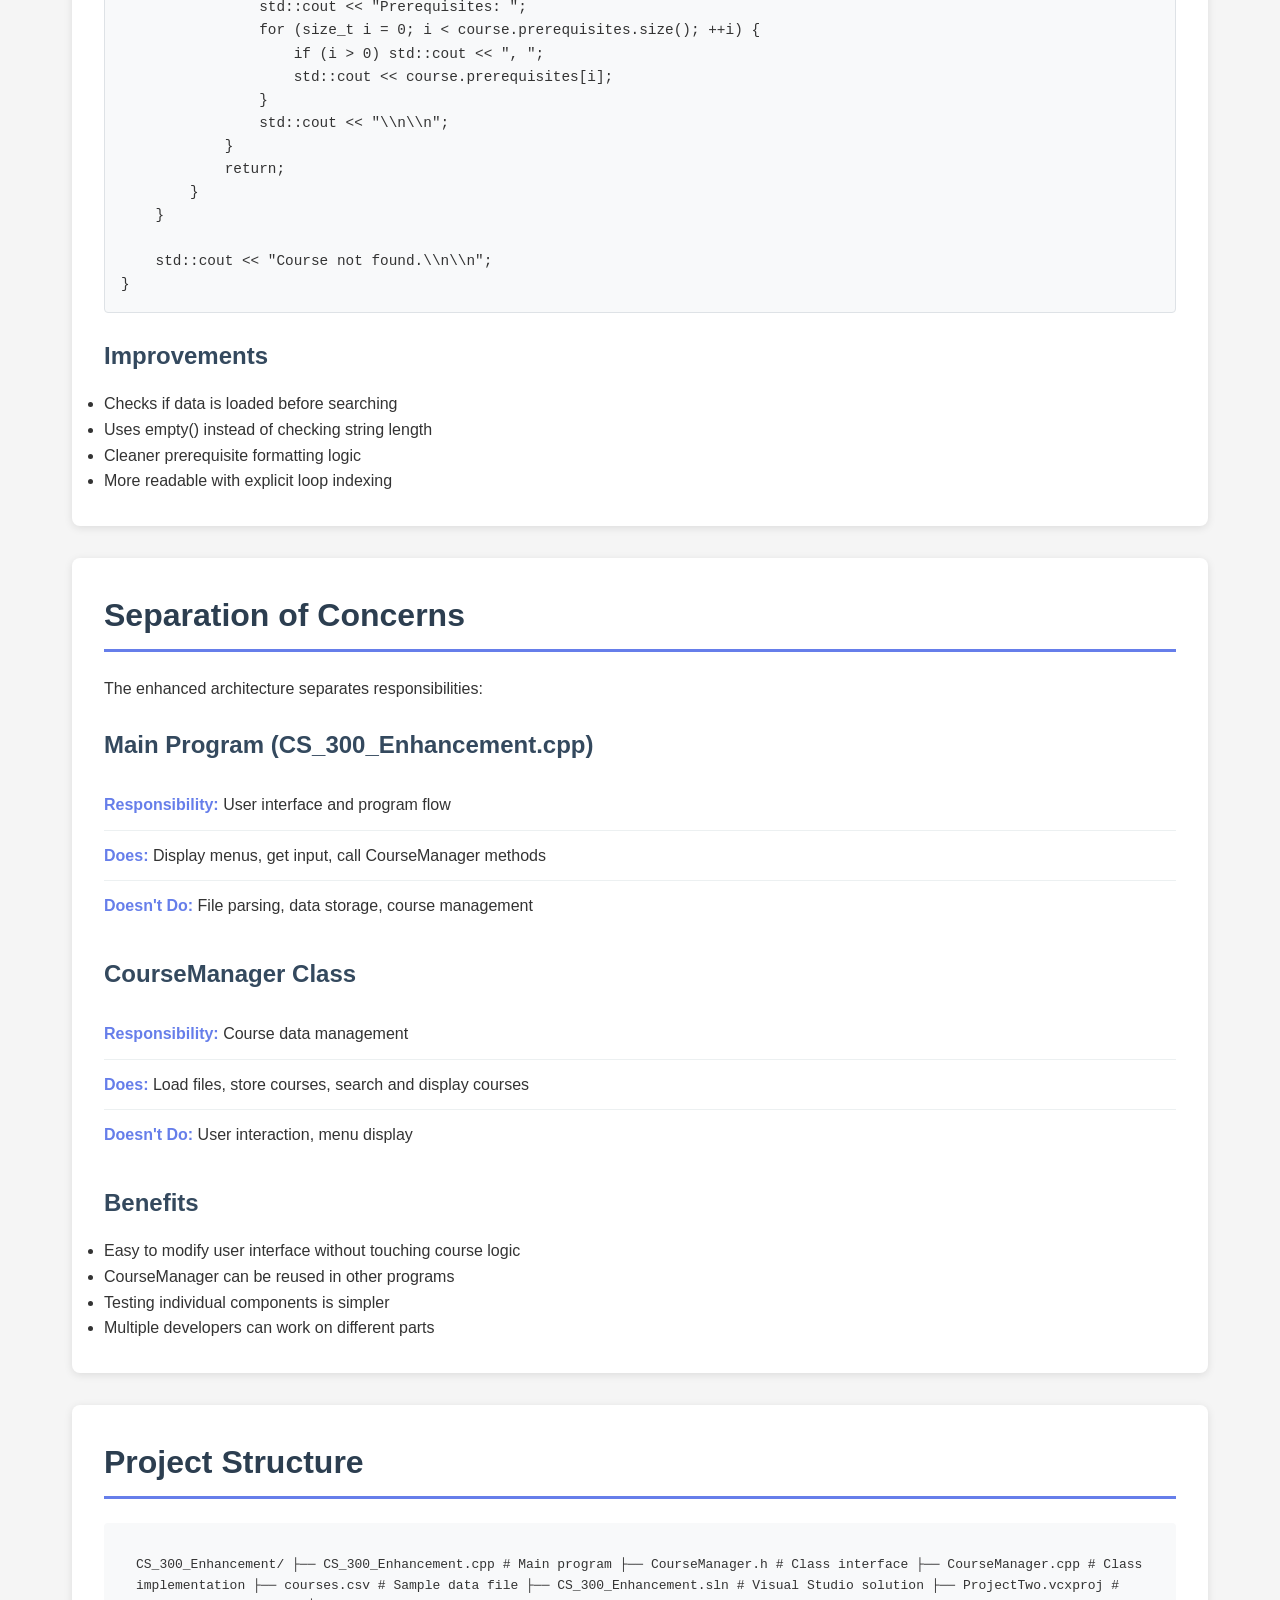
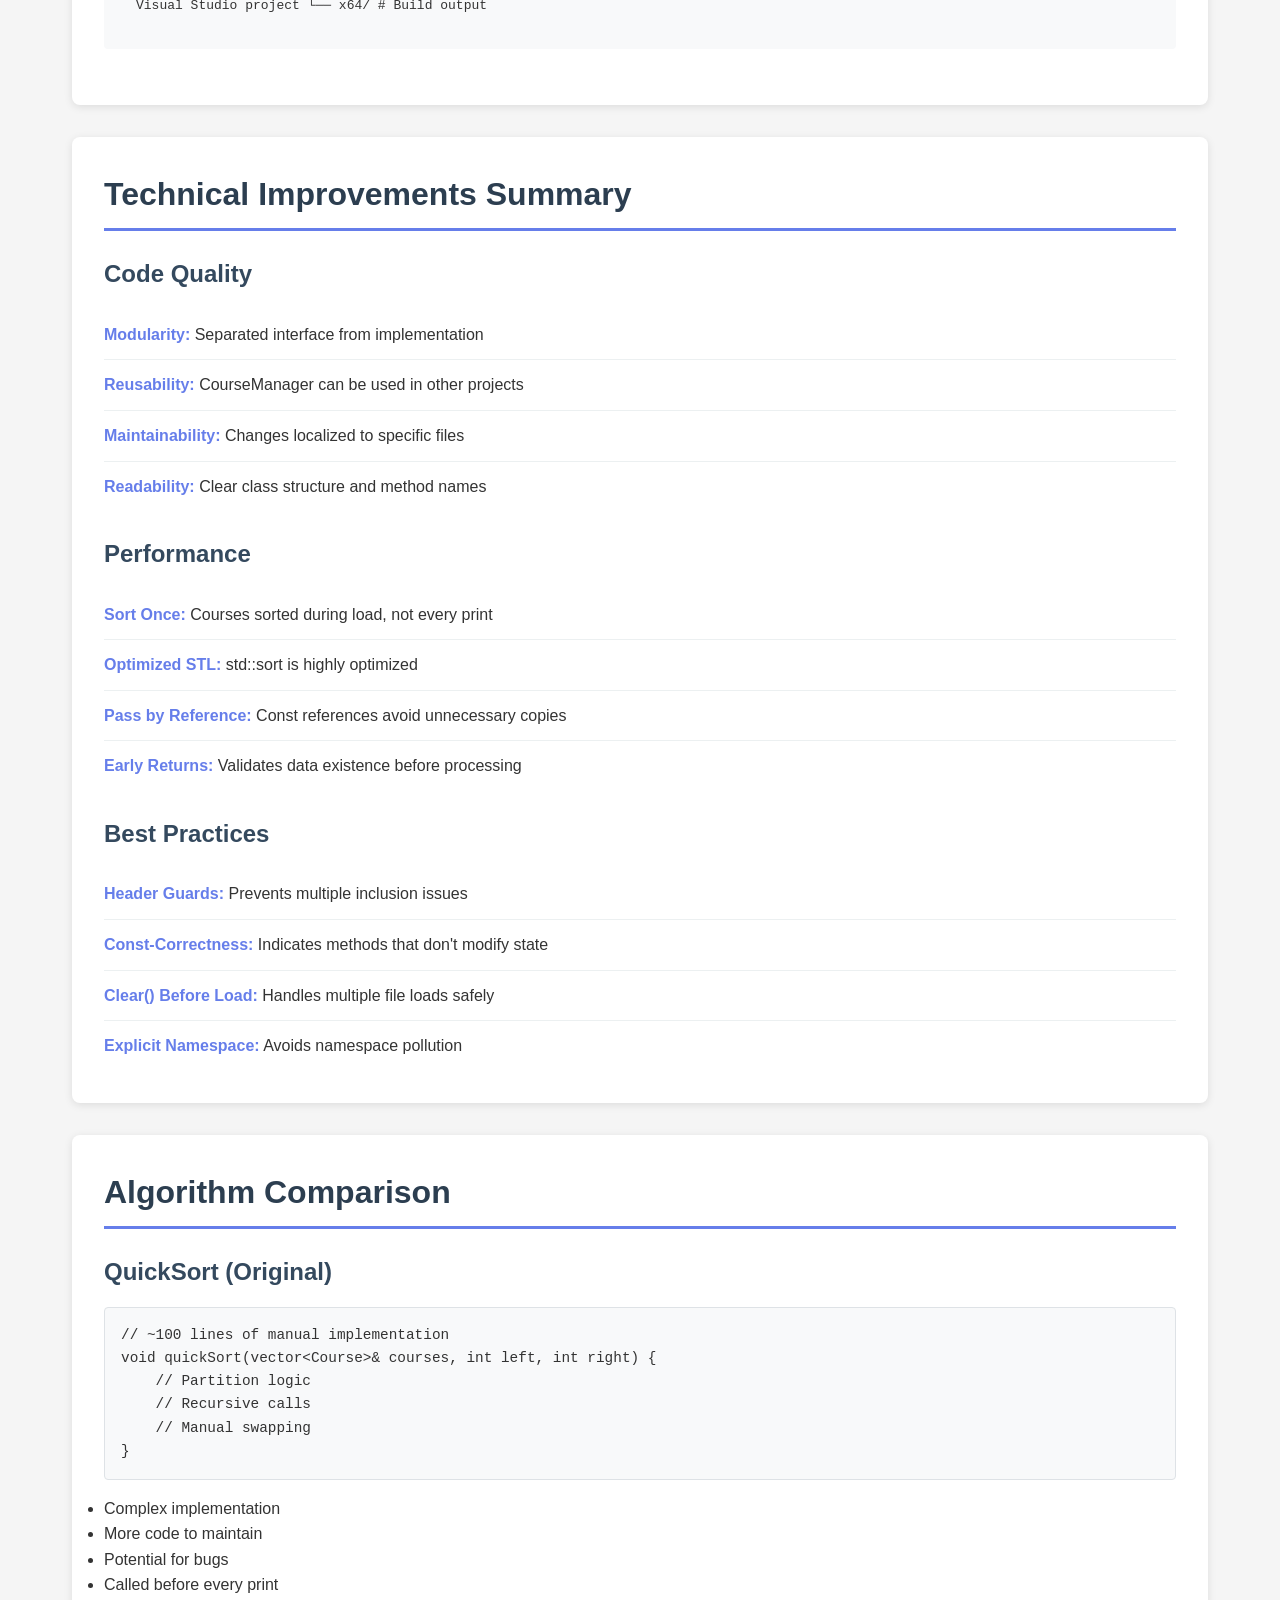
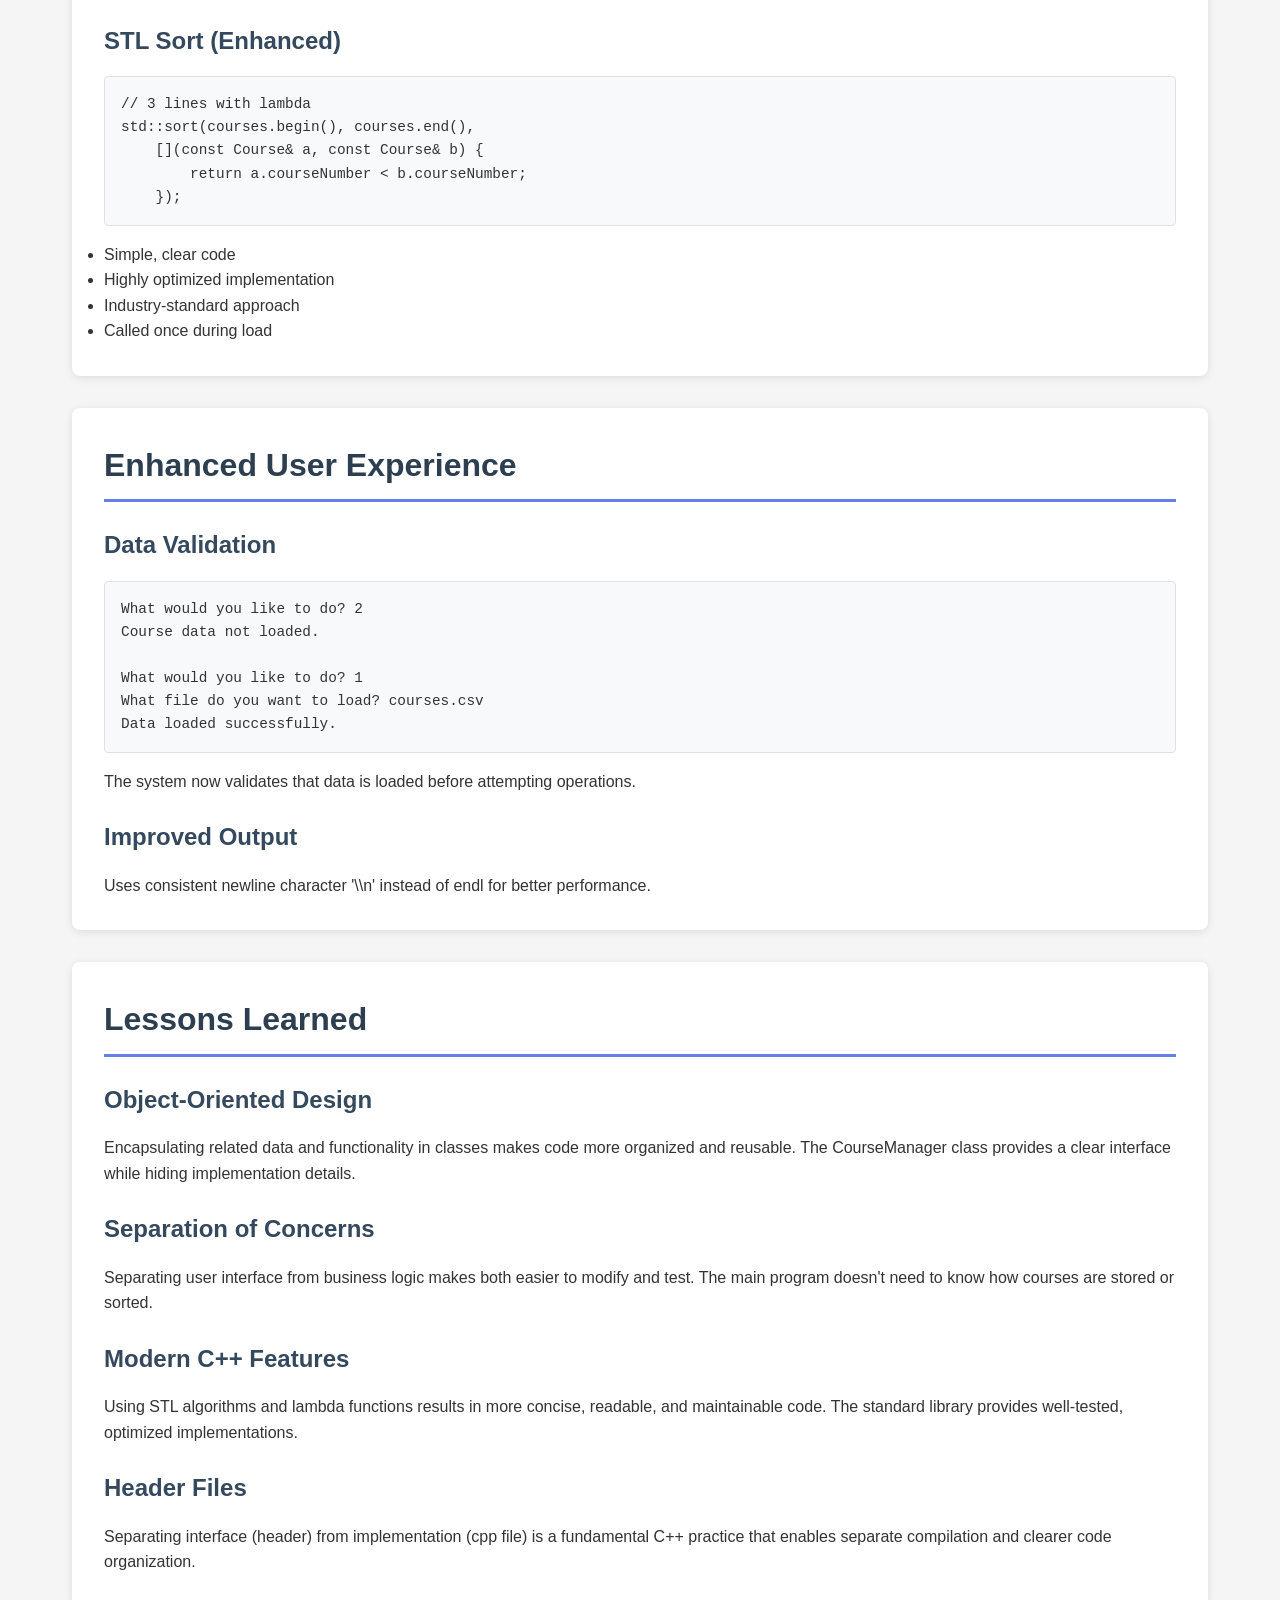
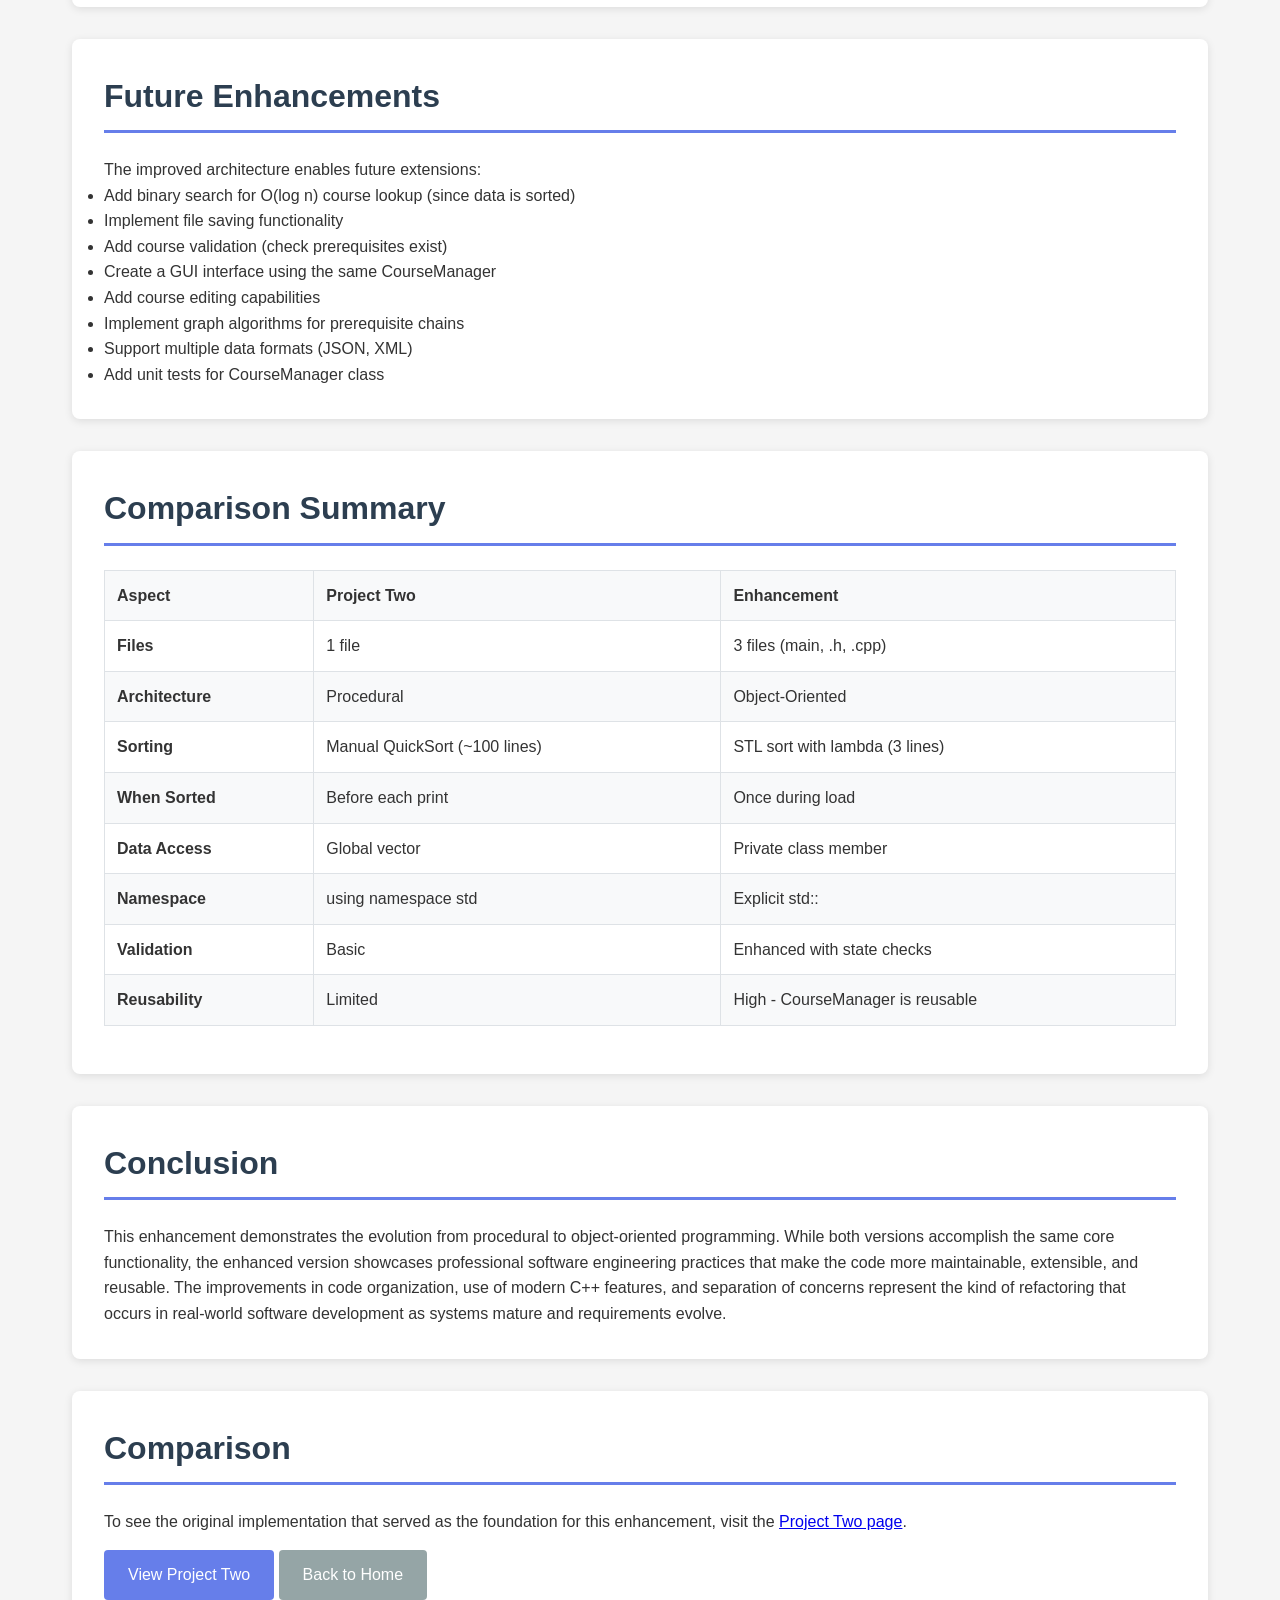
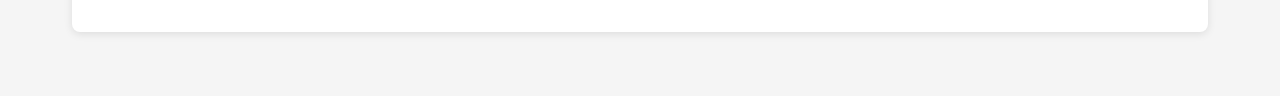
==== commit b30a3930: "Update title and headings for consistency" ====
--- a/enhancement.html
+++ b/enhancement.html
@@ -3,7 +3,7 @@
 <head>
     <meta charset="UTF-8">
     <meta name="viewport" content="width=device-width, initial-scale=1.0">
-    <title>CS 300 Enhancement - Object-Oriented Design</title>
+    <title>CS-300 Enhancement: Object-Oriented Design</title>
     <link rel="stylesheet" href="style.css">
 </head>
 <body>
@@ -13,14 +13,14 @@
             <ul class="nav-menu">
                 <li><a href="index.html">Home</a></li>
                 <li><a href="project-two.html">Project Two</a></li>
-                <li><a href="enhancement.html" class="active">Enhancement</a></li>
+                <li><a href="enhancement.html">Enhancement</a></li>
             </ul>
         </div>
     </nav>
 
     <main class="container">
         <header class="hero">
-            <h1>CS 300 Enhancement: Improved Architecture</h1>
+            <h1>CS-300 Enhancement: Improved Architecture</h1>
             <p class="subtitle">Modern C++ with Object-Oriented Design and Separation of Concerns</p>
         </header>
 
